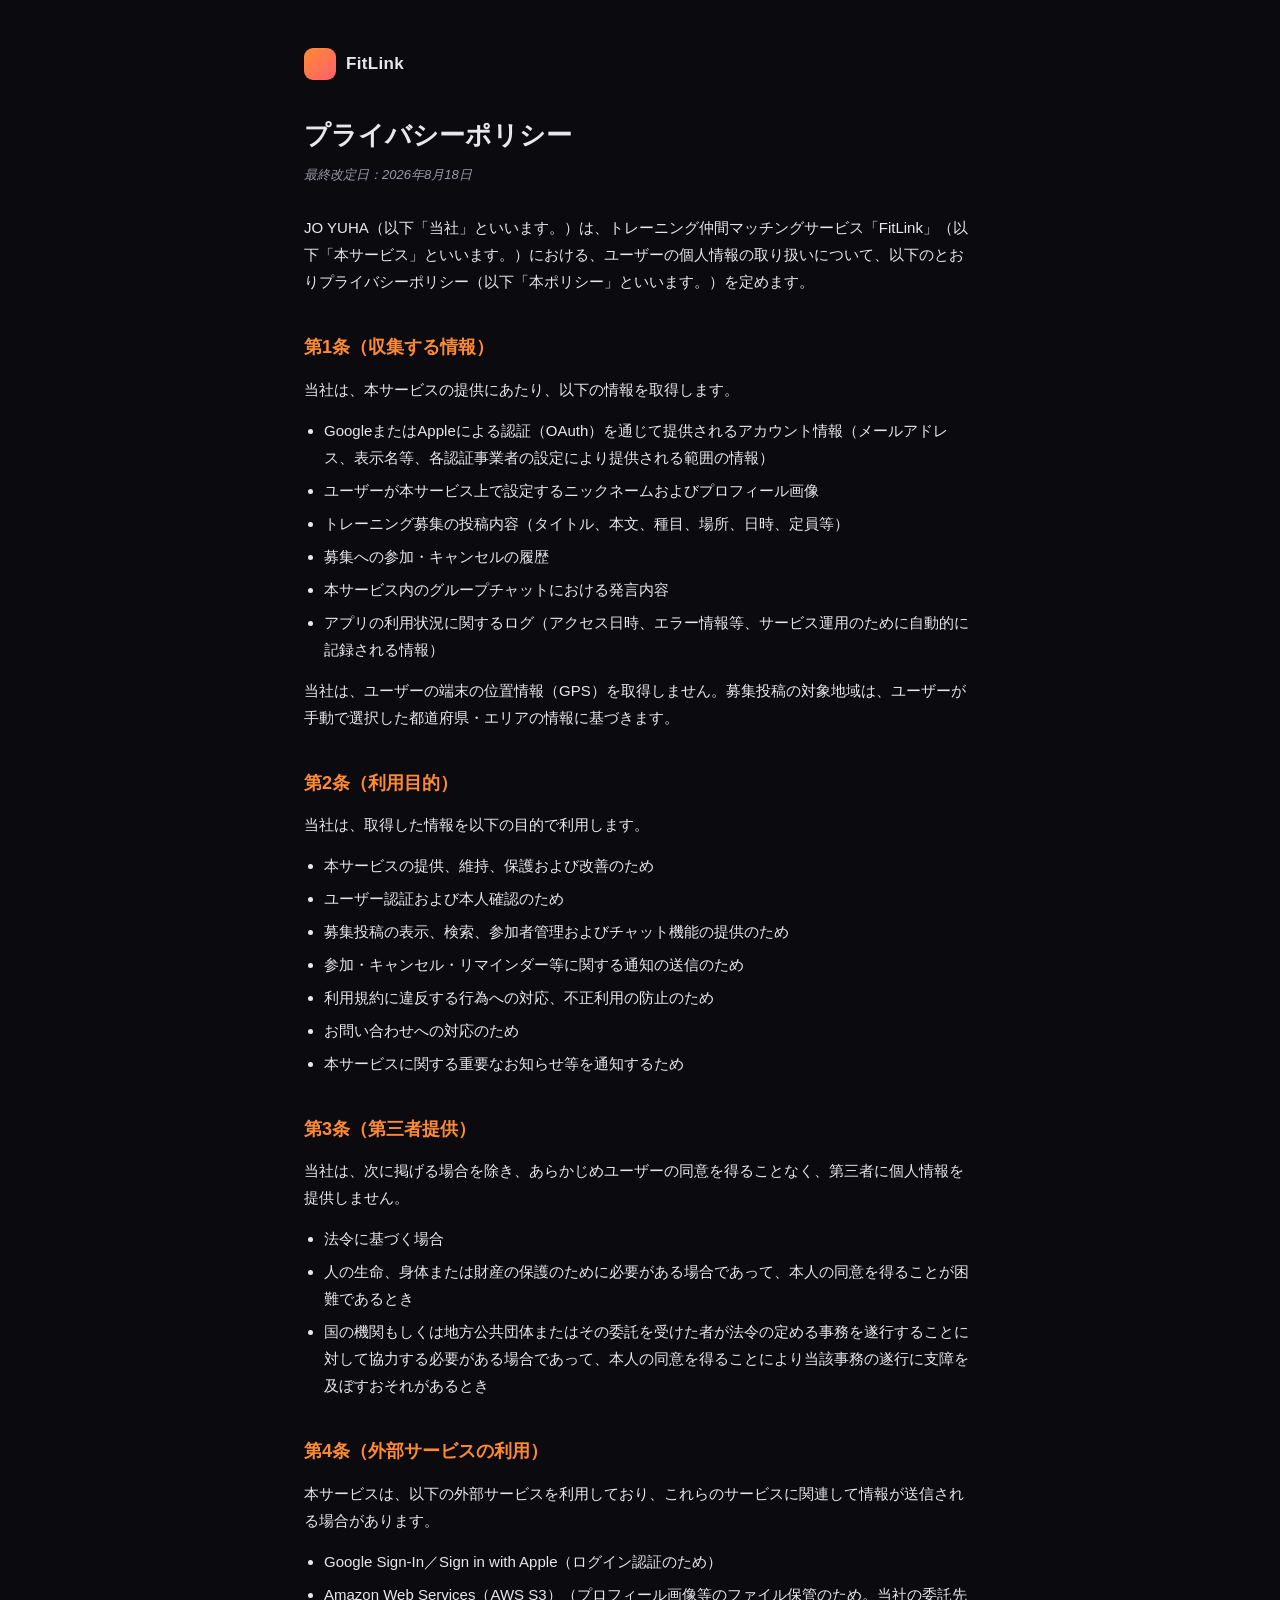
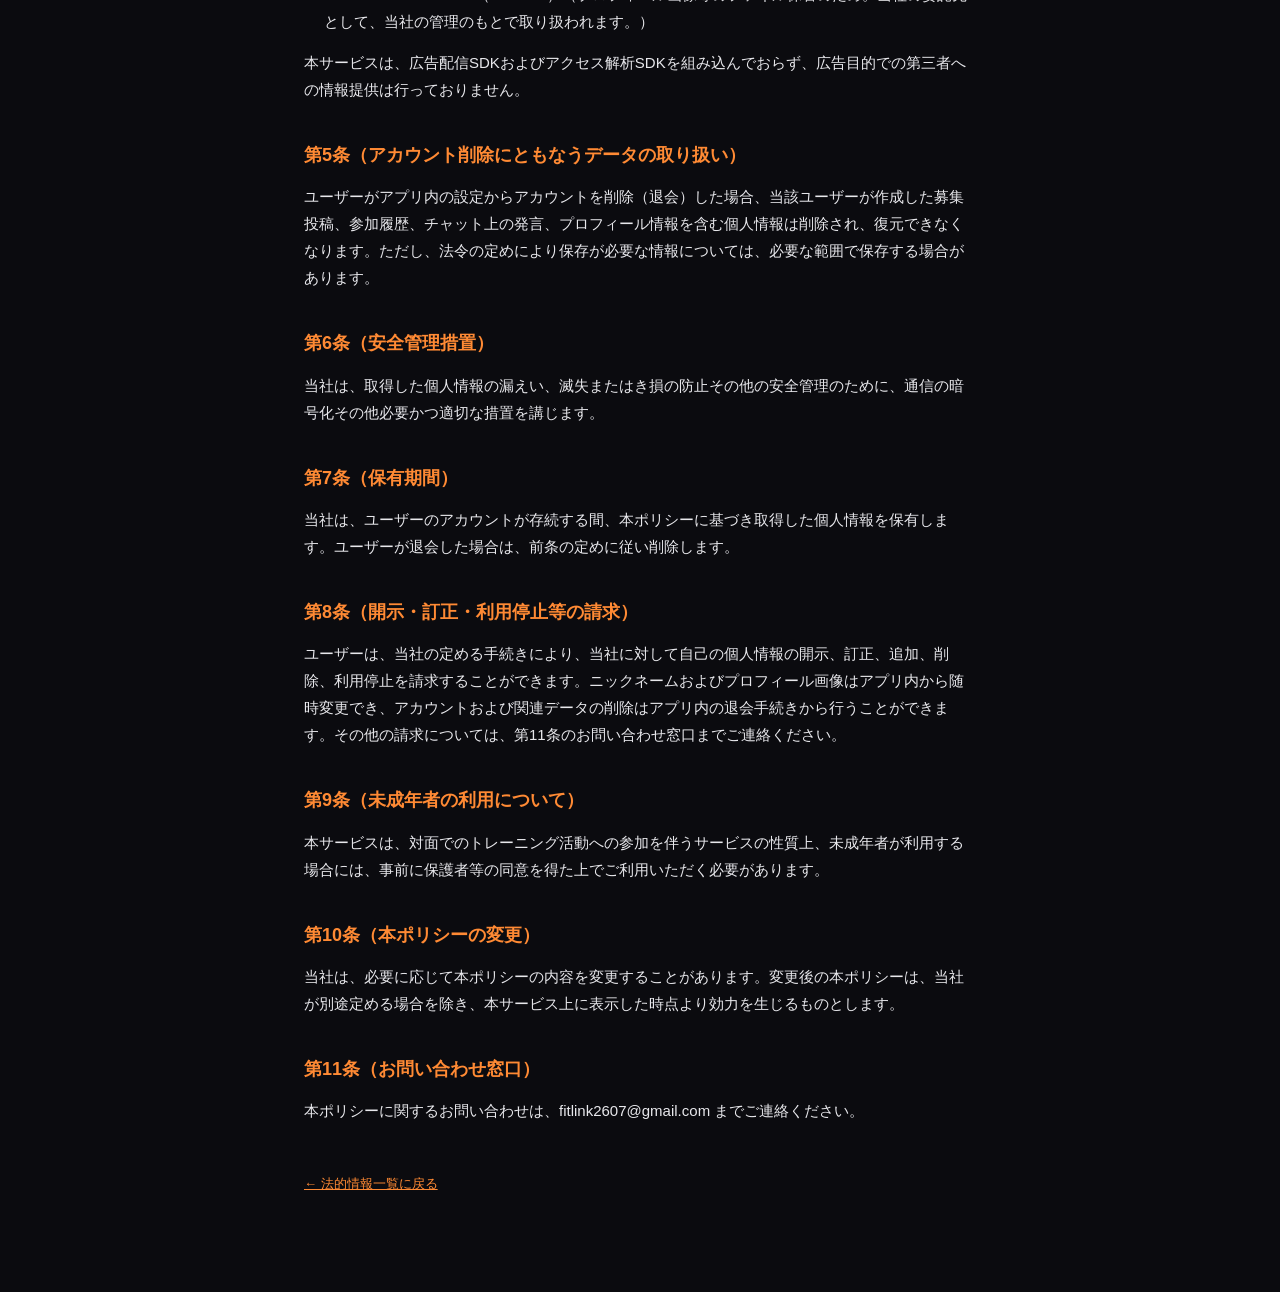
==== privacy.html @ 28516cc2 "Add FitLink legal pages (privacy policy, terms of service)" ====
<!doctype html>
<html lang="ja">
<head>
<meta charset="utf-8">
<meta name="viewport" content="width=device-width, initial-scale=1">
<title>プライバシーポリシー - FitLink</title>
<link rel="stylesheet" href="style.css">
</head>
<body>
<div class="wrap">
  <header class="top">
    <div class="logo"></div>
    <div class="name">FitLink</div>
  </header>
<h1>プライバシーポリシー</h1>
<p class="meta"><em>最終改定日：2026年8月18日</em></p>
<p>JO YUHA（以下「当社」といいます。）は、トレーニング仲間マッチングサービス「FitLink」（以下「本サービス」といいます。）における、ユーザーの個人情報の取り扱いについて、以下のとおりプライバシーポリシー（以下「本ポリシー」といいます。）を定めます。</p>
<h2>第1条（収集する情報）</h2>
<p>当社は、本サービスの提供にあたり、以下の情報を取得します。</p>
<ul>
<li>GoogleまたはAppleによる認証（OAuth）を通じて提供されるアカウント情報（メールアドレス、表示名等、各認証事業者の設定により提供される範囲の情報）</li>
<li>ユーザーが本サービス上で設定するニックネームおよびプロフィール画像</li>
<li>トレーニング募集の投稿内容（タイトル、本文、種目、場所、日時、定員等）</li>
<li>募集への参加・キャンセルの履歴</li>
<li>本サービス内のグループチャットにおける発言内容</li>
<li>アプリの利用状況に関するログ（アクセス日時、エラー情報等、サービス運用のために自動的に記録される情報）</li>
</ul>
<p>当社は、ユーザーの端末の位置情報（GPS）を取得しません。募集投稿の対象地域は、ユーザーが手動で選択した都道府県・エリアの情報に基づきます。</p>
<h2>第2条（利用目的）</h2>
<p>当社は、取得した情報を以下の目的で利用します。</p>
<ul>
<li>本サービスの提供、維持、保護および改善のため</li>
<li>ユーザー認証および本人確認のため</li>
<li>募集投稿の表示、検索、参加者管理およびチャット機能の提供のため</li>
<li>参加・キャンセル・リマインダー等に関する通知の送信のため</li>
<li>利用規約に違反する行為への対応、不正利用の防止のため</li>
<li>お問い合わせへの対応のため</li>
<li>本サービスに関する重要なお知らせ等を通知するため</li>
</ul>
<h2>第3条（第三者提供）</h2>
<p>当社は、次に掲げる場合を除き、あらかじめユーザーの同意を得ることなく、第三者に個人情報を提供しません。</p>
<ul>
<li>法令に基づく場合</li>
<li>人の生命、身体または財産の保護のために必要がある場合であって、本人の同意を得ることが困難であるとき</li>
<li>国の機関もしくは地方公共団体またはその委託を受けた者が法令の定める事務を遂行することに対して協力する必要がある場合であって、本人の同意を得ることにより当該事務の遂行に支障を及ぼすおそれがあるとき</li>
</ul>
<h2>第4条（外部サービスの利用）</h2>
<p>本サービスは、以下の外部サービスを利用しており、これらのサービスに関連して情報が送信される場合があります。</p>
<ul>
<li>Google Sign-In／Sign in with Apple（ログイン認証のため）</li>
<li>Amazon Web Services（AWS S3）（プロフィール画像等のファイル保管のため。当社の委託先として、当社の管理のもとで取り扱われます。）</li>
</ul>
<p>本サービスは、広告配信SDKおよびアクセス解析SDKを組み込んでおらず、広告目的での第三者への情報提供は行っておりません。</p>
<h2>第5条（アカウント削除にともなうデータの取り扱い）</h2>
<p>ユーザーがアプリ内の設定からアカウントを削除（退会）した場合、当該ユーザーが作成した募集投稿、参加履歴、チャット上の発言、プロフィール情報を含む個人情報は削除され、復元できなくなります。ただし、法令の定めにより保存が必要な情報については、必要な範囲で保存する場合があります。</p>
<h2>第6条（安全管理措置）</h2>
<p>当社は、取得した個人情報の漏えい、滅失またはき損の防止その他の安全管理のために、通信の暗号化その他必要かつ適切な措置を講じます。</p>
<h2>第7条（保有期間）</h2>
<p>当社は、ユーザーのアカウントが存続する間、本ポリシーに基づき取得した個人情報を保有します。ユーザーが退会した場合は、前条の定めに従い削除します。</p>
<h2>第8条（開示・訂正・利用停止等の請求）</h2>
<p>ユーザーは、当社の定める手続きにより、当社に対して自己の個人情報の開示、訂正、追加、削除、利用停止を請求することができます。ニックネームおよびプロフィール画像はアプリ内から随時変更でき、アカウントおよび関連データの削除はアプリ内の退会手続きから行うことができます。その他の請求については、第11条のお問い合わせ窓口までご連絡ください。</p>
<h2>第9条（未成年者の利用について）</h2>
<p>本サービスは、対面でのトレーニング活動への参加を伴うサービスの性質上、未成年者が利用する場合には、事前に保護者等の同意を得た上でご利用いただく必要があります。</p>
<h2>第10条（本ポリシーの変更）</h2>
<p>当社は、必要に応じて本ポリシーの内容を変更することがあります。変更後の本ポリシーは、当社が別途定める場合を除き、本サービス上に表示した時点より効力を生じるものとします。</p>
<h2>第11条（お問い合わせ窓口）</h2>
<p>本ポリシーに関するお問い合わせは、fitlink2607@gmail.com までご連絡ください。</p>
  <footer><a href="index.html">&larr; 法的情報一覧に戻る</a></footer>
</div>
</body>
</html>
---- style.css ----
:root {
  color-scheme: dark;
  --bg: #0b0b0f;
  --card: #16161d;
  --border: #2a2a33;
  --text: #e8e8ec;
  --muted: #9a9aa5;
  --accent: #ff8a34;
}

* { box-sizing: border-box; }

body {
  margin: 0;
  background: var(--bg);
  color: var(--text);
  font-family: -apple-system, BlinkMacSystemFont, "Hiragino Sans", "Hiragino Kaku Gothic ProN", "Yu Gothic", sans-serif;
  line-height: 1.8;
}

.wrap {
  max-width: 720px;
  margin: 0 auto;
  padding: 48px 24px 96px;
}

header.top {
  display: flex;
  align-items: center;
  gap: 10px;
  margin-bottom: 32px;
}

header.top .logo {
  width: 32px;
  height: 32px;
  border-radius: 9px;
  background: linear-gradient(135deg, var(--accent), #ff5f6d);
  flex-shrink: 0;
}

header.top .name {
  font-weight: 700;
  font-size: 17px;
  letter-spacing: 0.02em;
}

h1 {
  font-size: 26px;
  margin: 0 0 4px;
}

h2 {
  font-size: 18px;
  margin: 36px 0 12px;
  color: var(--accent);
}

p {
  margin: 0 0 14px;
  color: var(--text);
  font-size: 15px;
}

p.meta {
  color: var(--muted);
  font-size: 13px;
  margin-bottom: 28px;
}

ul {
  margin: 0 0 14px;
  padding-left: 20px;
}

li {
  color: var(--text);
  font-size: 15px;
  margin-bottom: 6px;
}

a { color: var(--accent); }

.card {
  background: var(--card);
  border: 1px solid var(--border);
  border-radius: 16px;
  padding: 28px;
  margin-bottom: 16px;
  text-decoration: none;
  display: block;
}

.card h3 {
  margin: 0 0 6px;
  color: var(--text);
  font-size: 17px;
}

.card p {
  margin: 0;
  color: var(--muted);
  font-size: 14px;
}

footer {
  margin-top: 48px;
  color: var(--muted);
  font-size: 13px;
}
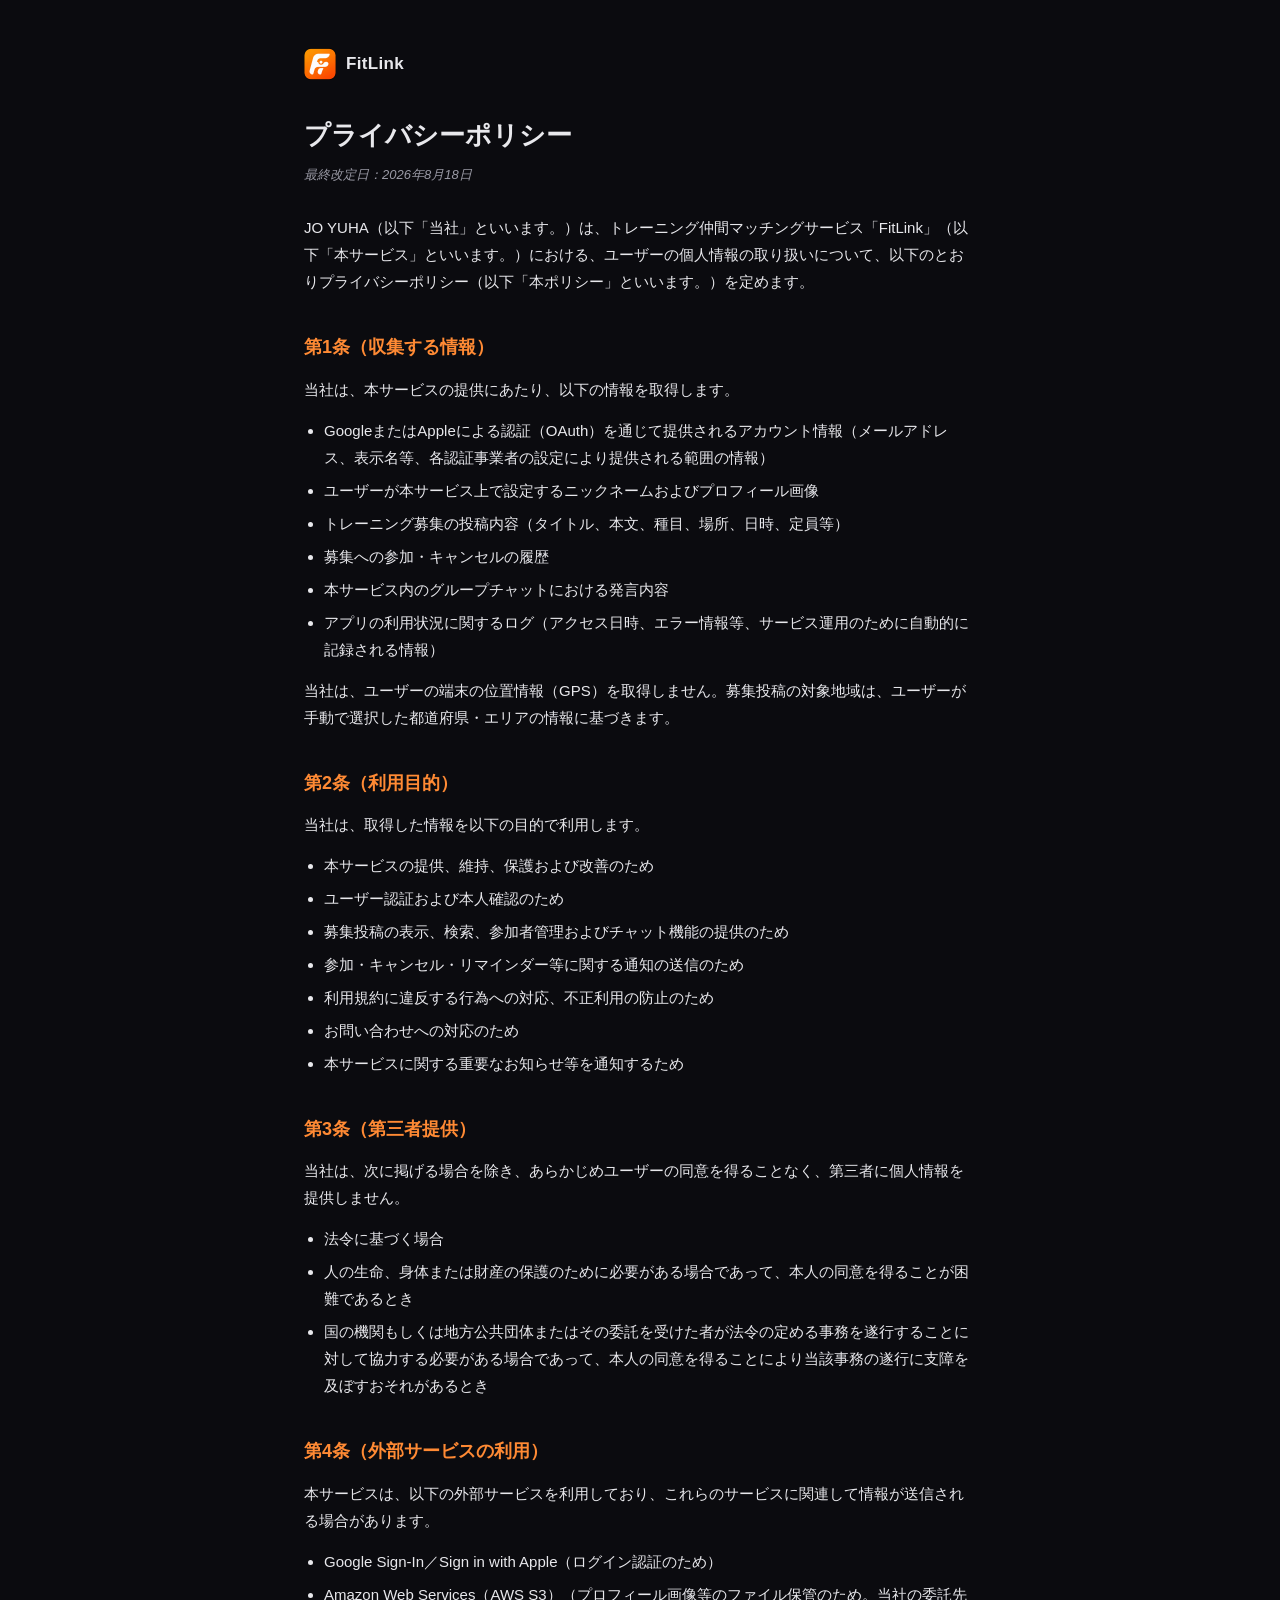
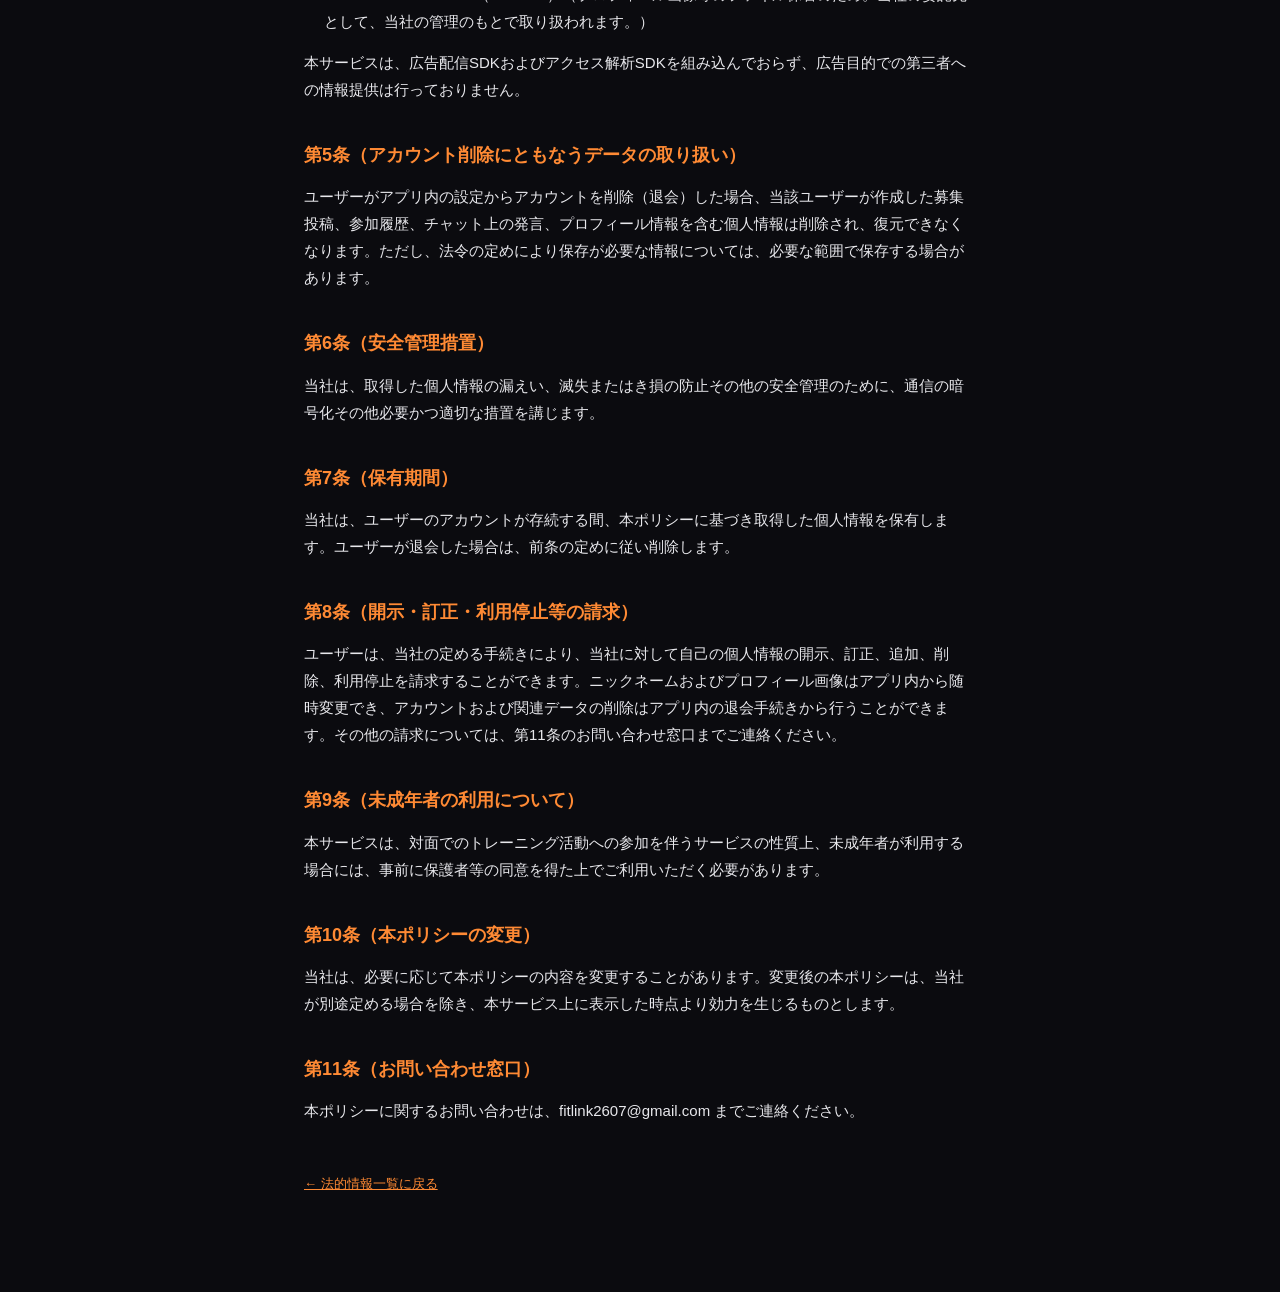
==== commit ac15d4c8: "Add FitLink app icon as header logo" ====
--- a/privacy.html
+++ b/privacy.html
@@ -9,7 +9,7 @@
 <body>
 <div class="wrap">
   <header class="top">
-    <div class="logo"></div>
+    <img class="logo" src="logo.png" alt="FitLink">
     <div class="name">FitLink</div>
   </header>
 <h1>プライバシーポリシー</h1>
--- a/style.css
+++ b/style.css
@@ -34,8 +34,8 @@
 header.top .logo {
   width: 32px;
   height: 32px;
-  border-radius: 9px;
-  background: linear-gradient(135deg, var(--accent), #ff5f6d);
+  border-radius: 22%;
+  object-fit: cover;
   flex-shrink: 0;
 }
 
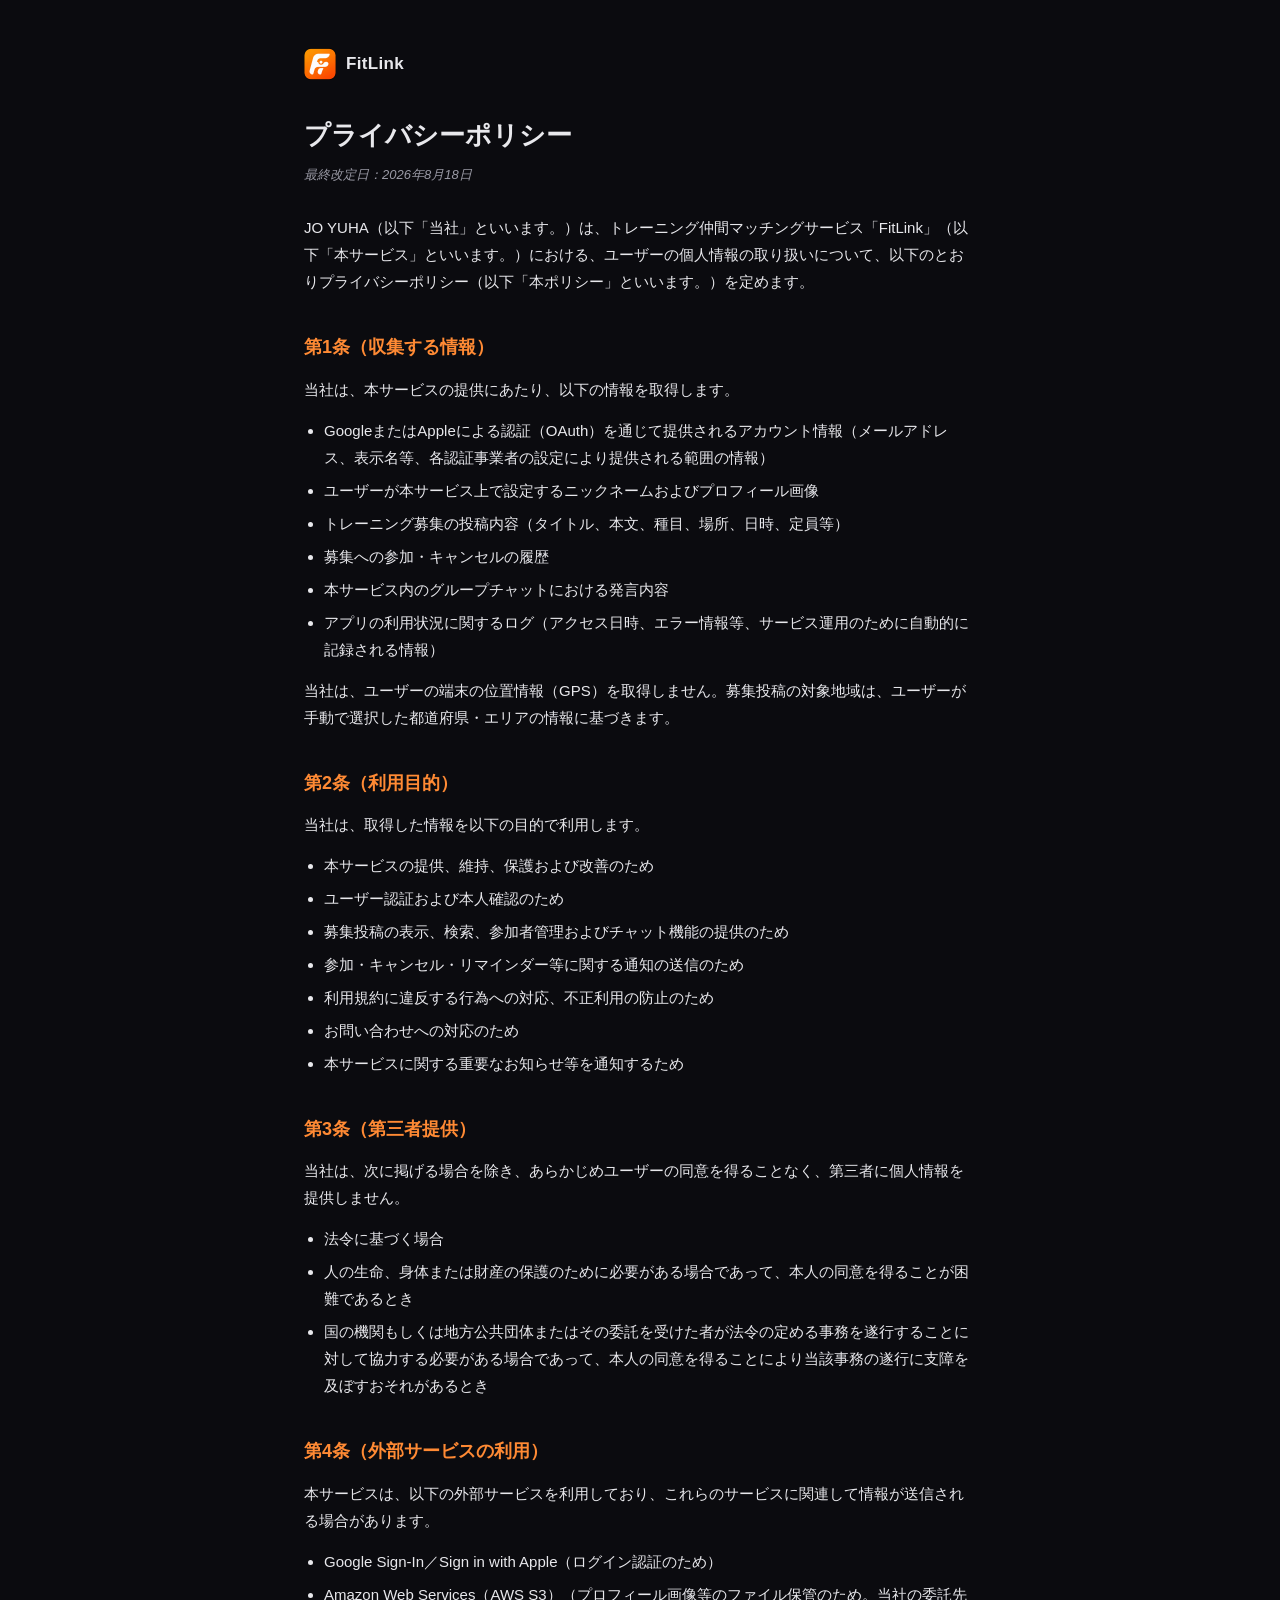
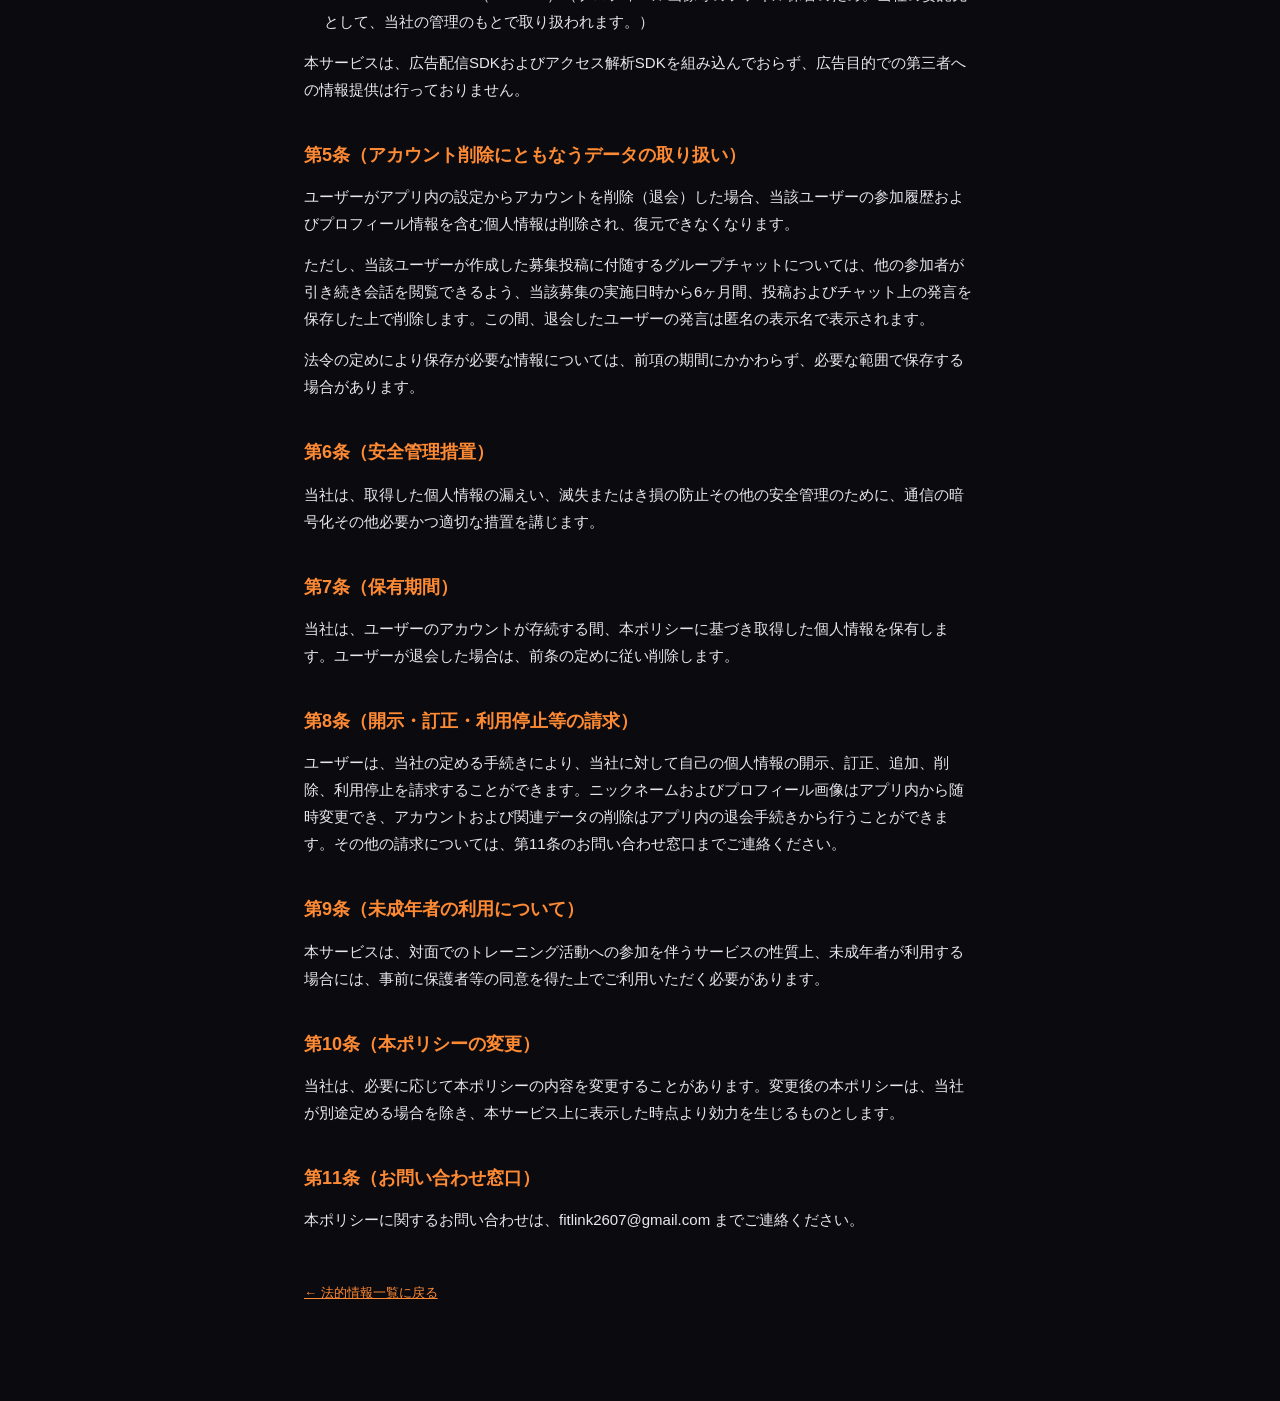
==== commit f5898525: "Reflect 6-month chat retention after account withdrawal" ====
--- a/privacy.html
+++ b/privacy.html
@@ -52,7 +52,9 @@
 </ul>
 <p>本サービスは、広告配信SDKおよびアクセス解析SDKを組み込んでおらず、広告目的での第三者への情報提供は行っておりません。</p>
 <h2>第5条（アカウント削除にともなうデータの取り扱い）</h2>
-<p>ユーザーがアプリ内の設定からアカウントを削除（退会）した場合、当該ユーザーが作成した募集投稿、参加履歴、チャット上の発言、プロフィール情報を含む個人情報は削除され、復元できなくなります。ただし、法令の定めにより保存が必要な情報については、必要な範囲で保存する場合があります。</p>
+<p>ユーザーがアプリ内の設定からアカウントを削除（退会）した場合、当該ユーザーの参加履歴およびプロフィール情報を含む個人情報は削除され、復元できなくなります。</p>
+<p>ただし、当該ユーザーが作成した募集投稿に付随するグループチャットについては、他の参加者が引き続き会話を閲覧できるよう、当該募集の実施日時から6ヶ月間、投稿およびチャット上の発言を保存した上で削除します。この間、退会したユーザーの発言は匿名の表示名で表示されます。</p>
+<p>法令の定めにより保存が必要な情報については、前項の期間にかかわらず、必要な範囲で保存する場合があります。</p>
 <h2>第6条（安全管理措置）</h2>
 <p>当社は、取得した個人情報の漏えい、滅失またはき損の防止その他の安全管理のために、通信の暗号化その他必要かつ適切な措置を講じます。</p>
 <h2>第7条（保有期間）</h2>
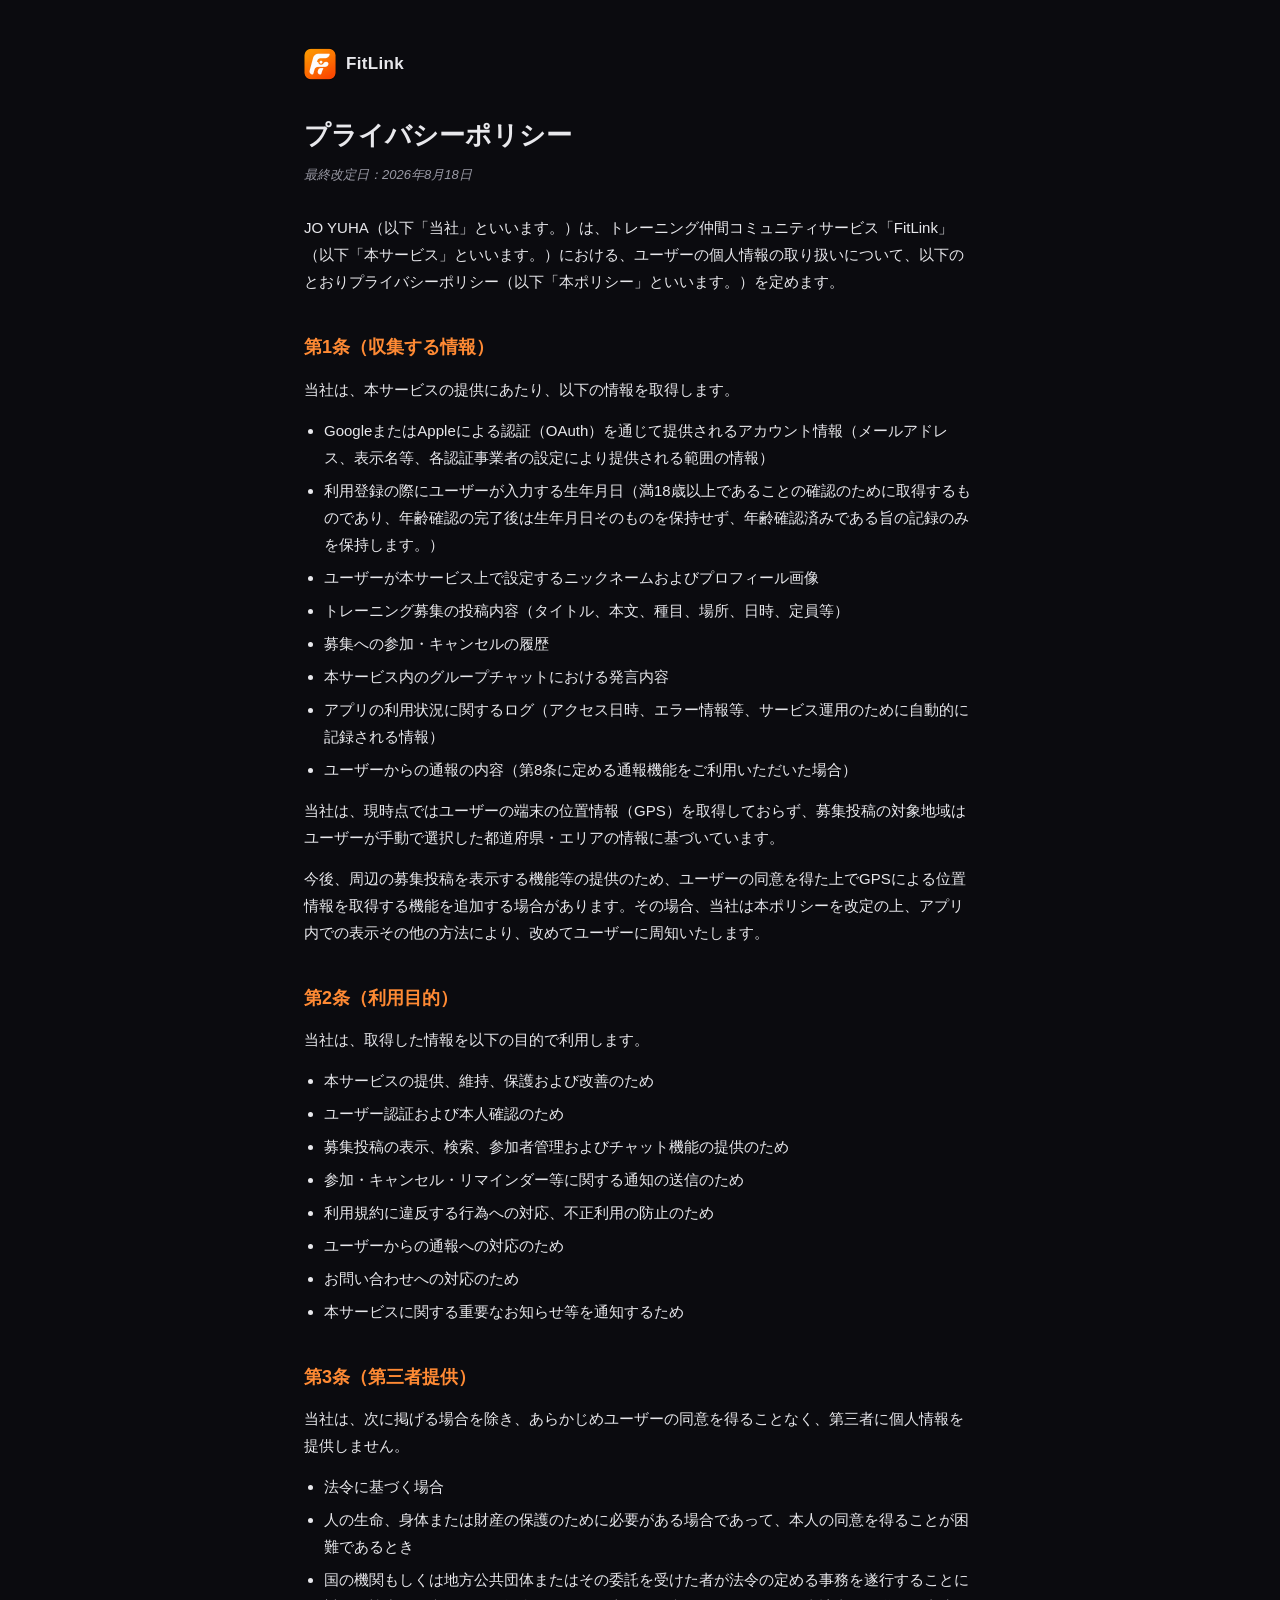
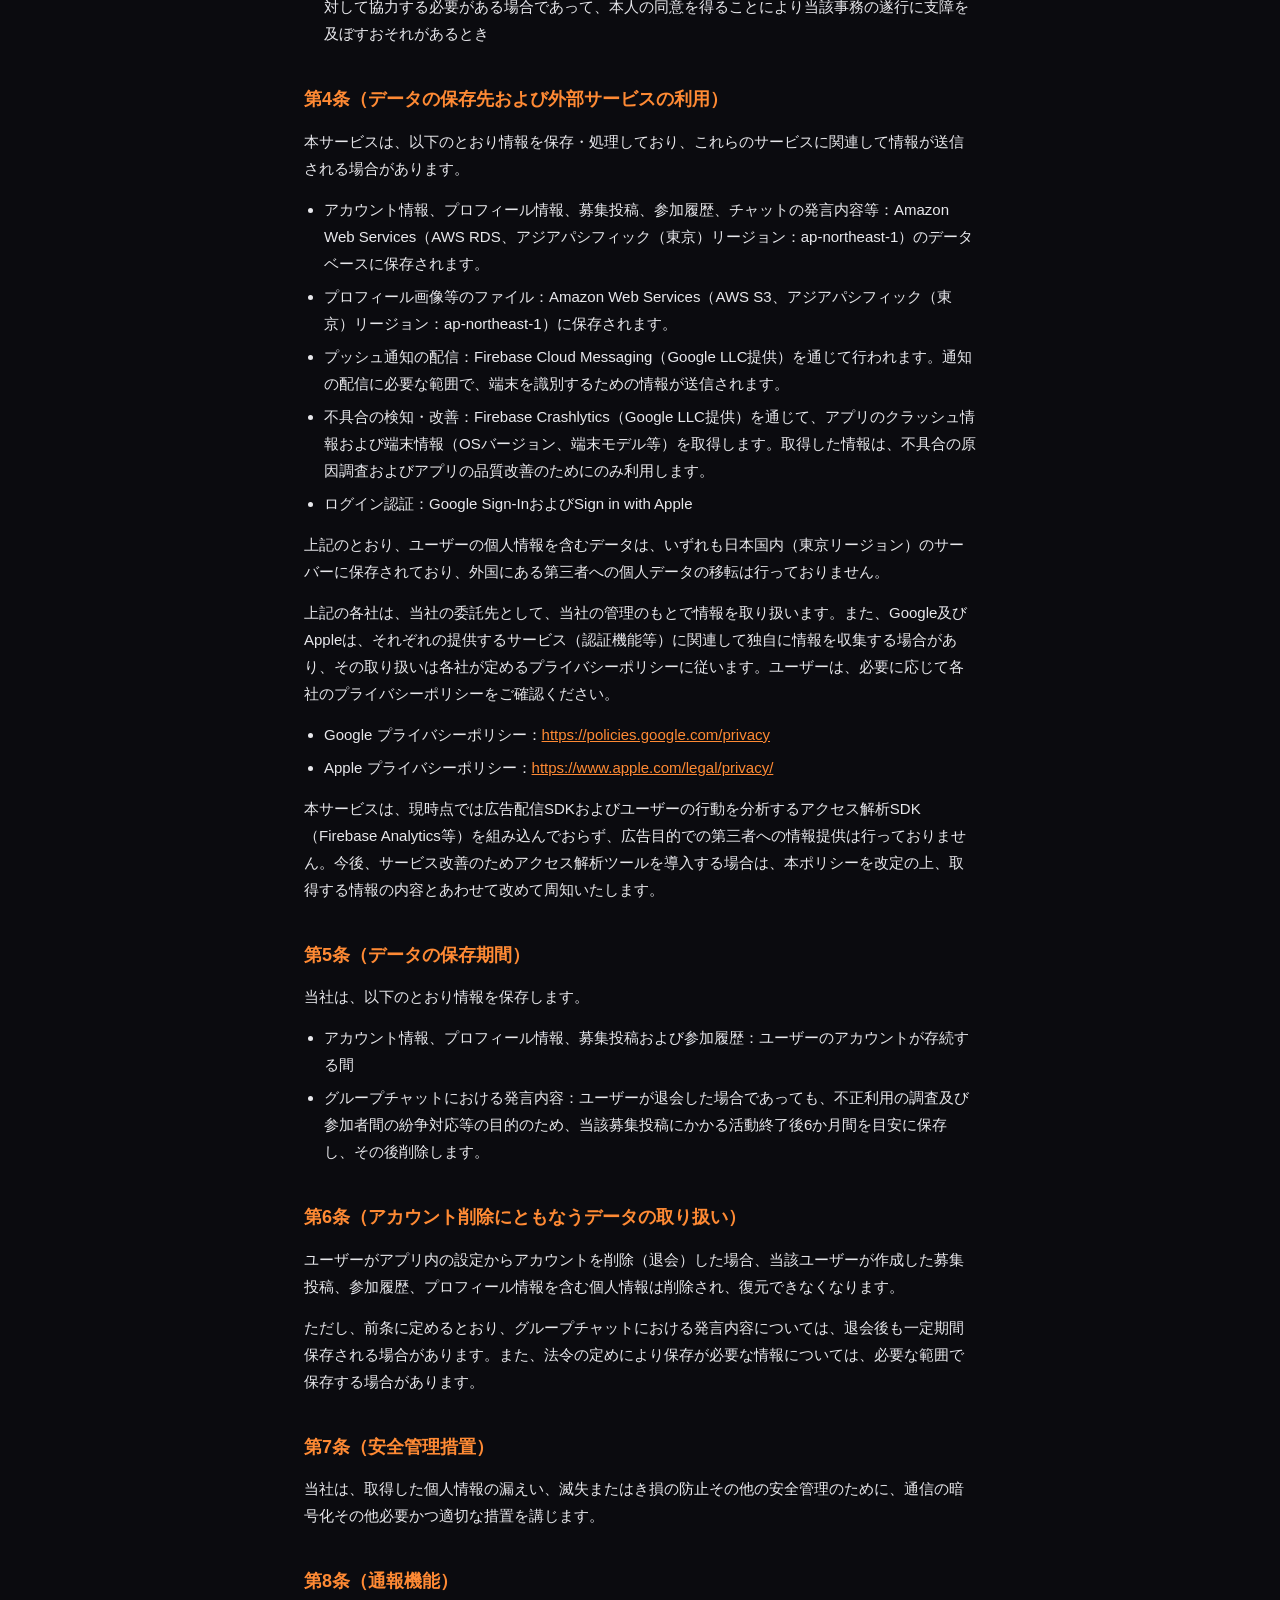
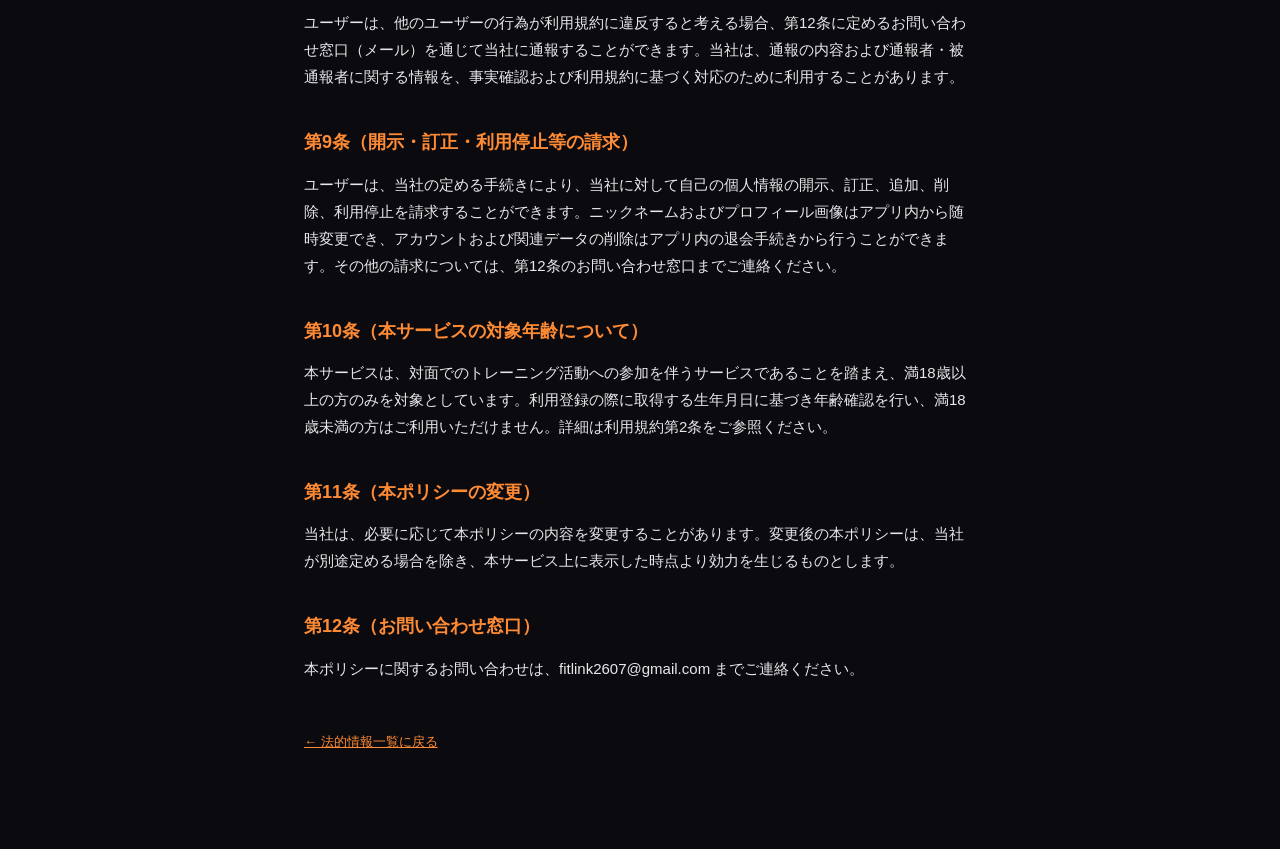
==== commit b9c3faa5: "Sync privacy policy/terms with 18+ age gate, report feature, data disclosure" ====
--- a/privacy.html
+++ b/privacy.html
@@ -14,18 +14,21 @@
   </header>
 <h1>プライバシーポリシー</h1>
 <p class="meta"><em>最終改定日：2026年8月18日</em></p>
-<p>JO YUHA（以下「当社」といいます。）は、トレーニング仲間マッチングサービス「FitLink」（以下「本サービス」といいます。）における、ユーザーの個人情報の取り扱いについて、以下のとおりプライバシーポリシー（以下「本ポリシー」といいます。）を定めます。</p>
+<p>JO YUHA（以下「当社」といいます。）は、トレーニング仲間コミュニティサービス「FitLink」（以下「本サービス」といいます。）における、ユーザーの個人情報の取り扱いについて、以下のとおりプライバシーポリシー（以下「本ポリシー」といいます。）を定めます。</p>
 <h2>第1条（収集する情報）</h2>
 <p>当社は、本サービスの提供にあたり、以下の情報を取得します。</p>
 <ul>
 <li>GoogleまたはAppleによる認証（OAuth）を通じて提供されるアカウント情報（メールアドレス、表示名等、各認証事業者の設定により提供される範囲の情報）</li>
+<li>利用登録の際にユーザーが入力する生年月日（満18歳以上であることの確認のために取得するものであり、年齢確認の完了後は生年月日そのものを保持せず、年齢確認済みである旨の記録のみを保持します。）</li>
 <li>ユーザーが本サービス上で設定するニックネームおよびプロフィール画像</li>
 <li>トレーニング募集の投稿内容（タイトル、本文、種目、場所、日時、定員等）</li>
 <li>募集への参加・キャンセルの履歴</li>
 <li>本サービス内のグループチャットにおける発言内容</li>
 <li>アプリの利用状況に関するログ（アクセス日時、エラー情報等、サービス運用のために自動的に記録される情報）</li>
+<li>ユーザーからの通報の内容（第8条に定める通報機能をご利用いただいた場合）</li>
 </ul>
-<p>当社は、ユーザーの端末の位置情報（GPS）を取得しません。募集投稿の対象地域は、ユーザーが手動で選択した都道府県・エリアの情報に基づきます。</p>
+<p>当社は、現時点ではユーザーの端末の位置情報（GPS）を取得しておらず、募集投稿の対象地域はユーザーが手動で選択した都道府県・エリアの情報に基づいています。</p>
+<p>今後、周辺の募集投稿を表示する機能等の提供のため、ユーザーの同意を得た上でGPSによる位置情報を取得する機能を追加する場合があります。その場合、当社は本ポリシーを改定の上、アプリ内での表示その他の方法により、改めてユーザーに周知いたします。</p>
 <h2>第2条（利用目的）</h2>
 <p>当社は、取得した情報を以下の目的で利用します。</p>
 <ul>
@@ -34,6 +37,7 @@
 <li>募集投稿の表示、検索、参加者管理およびチャット機能の提供のため</li>
 <li>参加・キャンセル・リマインダー等に関する通知の送信のため</li>
 <li>利用規約に違反する行為への対応、不正利用の防止のため</li>
+<li>ユーザーからの通報への対応のため</li>
 <li>お問い合わせへの対応のため</li>
 <li>本サービスに関する重要なお知らせ等を通知するため</li>
 </ul>
@@ -44,28 +48,42 @@
 <li>人の生命、身体または財産の保護のために必要がある場合であって、本人の同意を得ることが困難であるとき</li>
 <li>国の機関もしくは地方公共団体またはその委託を受けた者が法令の定める事務を遂行することに対して協力する必要がある場合であって、本人の同意を得ることにより当該事務の遂行に支障を及ぼすおそれがあるとき</li>
 </ul>
-<h2>第4条（外部サービスの利用）</h2>
-<p>本サービスは、以下の外部サービスを利用しており、これらのサービスに関連して情報が送信される場合があります。</p>
+<h2>第4条（データの保存先および外部サービスの利用）</h2>
+<p>本サービスは、以下のとおり情報を保存・処理しており、これらのサービスに関連して情報が送信される場合があります。</p>
 <ul>
-<li>Google Sign-In／Sign in with Apple（ログイン認証のため）</li>
-<li>Amazon Web Services（AWS S3）（プロフィール画像等のファイル保管のため。当社の委託先として、当社の管理のもとで取り扱われます。）</li>
+<li>アカウント情報、プロフィール情報、募集投稿、参加履歴、チャットの発言内容等：Amazon Web Services（AWS RDS、アジアパシフィック（東京）リージョン：ap-northeast-1）のデータベースに保存されます。</li>
+<li>プロフィール画像等のファイル：Amazon Web Services（AWS S3、アジアパシフィック（東京）リージョン：ap-northeast-1）に保存されます。</li>
+<li>プッシュ通知の配信：Firebase Cloud Messaging（Google LLC提供）を通じて行われます。通知の配信に必要な範囲で、端末を識別するための情報が送信されます。</li>
+<li>不具合の検知・改善：Firebase Crashlytics（Google LLC提供）を通じて、アプリのクラッシュ情報および端末情報（OSバージョン、端末モデル等）を取得します。取得した情報は、不具合の原因調査およびアプリの品質改善のためにのみ利用します。</li>
+<li>ログイン認証：Google Sign-InおよびSign in with Apple</li>
 </ul>
-<p>本サービスは、広告配信SDKおよびアクセス解析SDKを組み込んでおらず、広告目的での第三者への情報提供は行っておりません。</p>
-<h2>第5条（アカウント削除にともなうデータの取り扱い）</h2>
-<p>ユーザーがアプリ内の設定からアカウントを削除（退会）した場合、当該ユーザーの参加履歴およびプロフィール情報を含む個人情報は削除され、復元できなくなります。</p>
-<p>ただし、当該ユーザーが作成した募集投稿に付随するグループチャットについては、他の参加者が引き続き会話を閲覧できるよう、当該募集の実施日時から6ヶ月間、投稿およびチャット上の発言を保存した上で削除します。この間、退会したユーザーの発言は匿名の表示名で表示されます。</p>
-<p>法令の定めにより保存が必要な情報については、前項の期間にかかわらず、必要な範囲で保存する場合があります。</p>
-<h2>第6条（安全管理措置）</h2>
+<p>上記のとおり、ユーザーの個人情報を含むデータは、いずれも日本国内（東京リージョン）のサーバーに保存されており、外国にある第三者への個人データの移転は行っておりません。</p>
+<p>上記の各社は、当社の委託先として、当社の管理のもとで情報を取り扱います。また、Google及びAppleは、それぞれの提供するサービス（認証機能等）に関連して独自に情報を収集する場合があり、その取り扱いは各社が定めるプライバシーポリシーに従います。ユーザーは、必要に応じて各社のプライバシーポリシーをご確認ください。</p>
+<ul>
+<li>Google プライバシーポリシー：<a href="https://policies.google.com/privacy">https://policies.google.com/privacy</a></li>
+<li>Apple プライバシーポリシー：<a href="https://www.apple.com/legal/privacy/">https://www.apple.com/legal/privacy/</a></li>
+</ul>
+<p>本サービスは、現時点では広告配信SDKおよびユーザーの行動を分析するアクセス解析SDK（Firebase Analytics等）を組み込んでおらず、広告目的での第三者への情報提供は行っておりません。今後、サービス改善のためアクセス解析ツールを導入する場合は、本ポリシーを改定の上、取得する情報の内容とあわせて改めて周知いたします。</p>
+<h2>第5条（データの保存期間）</h2>
+<p>当社は、以下のとおり情報を保存します。</p>
+<ul>
+<li>アカウント情報、プロフィール情報、募集投稿および参加履歴：ユーザーのアカウントが存続する間</li>
+<li>グループチャットにおける発言内容：ユーザーが退会した場合であっても、不正利用の調査及び参加者間の紛争対応等の目的のため、当該募集投稿にかかる活動終了後6か月間を目安に保存し、その後削除します。</li>
+</ul>
+<h2>第6条（アカウント削除にともなうデータの取り扱い）</h2>
+<p>ユーザーがアプリ内の設定からアカウントを削除（退会）した場合、当該ユーザーが作成した募集投稿、参加履歴、プロフィール情報を含む個人情報は削除され、復元できなくなります。</p>
+<p>ただし、前条に定めるとおり、グループチャットにおける発言内容については、退会後も一定期間保存される場合があります。また、法令の定めにより保存が必要な情報については、必要な範囲で保存する場合があります。</p>
+<h2>第7条（安全管理措置）</h2>
 <p>当社は、取得した個人情報の漏えい、滅失またはき損の防止その他の安全管理のために、通信の暗号化その他必要かつ適切な措置を講じます。</p>
-<h2>第7条（保有期間）</h2>
-<p>当社は、ユーザーのアカウントが存続する間、本ポリシーに基づき取得した個人情報を保有します。ユーザーが退会した場合は、前条の定めに従い削除します。</p>
-<h2>第8条（開示・訂正・利用停止等の請求）</h2>
-<p>ユーザーは、当社の定める手続きにより、当社に対して自己の個人情報の開示、訂正、追加、削除、利用停止を請求することができます。ニックネームおよびプロフィール画像はアプリ内から随時変更でき、アカウントおよび関連データの削除はアプリ内の退会手続きから行うことができます。その他の請求については、第11条のお問い合わせ窓口までご連絡ください。</p>
-<h2>第9条（未成年者の利用について）</h2>
-<p>本サービスは、対面でのトレーニング活動への参加を伴うサービスの性質上、未成年者が利用する場合には、事前に保護者等の同意を得た上でご利用いただく必要があります。</p>
-<h2>第10条（本ポリシーの変更）</h2>
+<h2>第8条（通報機能）</h2>
+<p>ユーザーは、他のユーザーの行為が利用規約に違反すると考える場合、第12条に定めるお問い合わせ窓口（メール）を通じて当社に通報することができます。当社は、通報の内容および通報者・被通報者に関する情報を、事実確認および利用規約に基づく対応のために利用することがあります。</p>
+<h2>第9条（開示・訂正・利用停止等の請求）</h2>
+<p>ユーザーは、当社の定める手続きにより、当社に対して自己の個人情報の開示、訂正、追加、削除、利用停止を請求することができます。ニックネームおよびプロフィール画像はアプリ内から随時変更でき、アカウントおよび関連データの削除はアプリ内の退会手続きから行うことができます。その他の請求については、第12条のお問い合わせ窓口までご連絡ください。</p>
+<h2>第10条（本サービスの対象年齢について）</h2>
+<p>本サービスは、対面でのトレーニング活動への参加を伴うサービスであることを踏まえ、満18歳以上の方のみを対象としています。利用登録の際に取得する生年月日に基づき年齢確認を行い、満18歳未満の方はご利用いただけません。詳細は利用規約第2条をご参照ください。</p>
+<h2>第11条（本ポリシーの変更）</h2>
 <p>当社は、必要に応じて本ポリシーの内容を変更することがあります。変更後の本ポリシーは、当社が別途定める場合を除き、本サービス上に表示した時点より効力を生じるものとします。</p>
-<h2>第11条（お問い合わせ窓口）</h2>
+<h2>第12条（お問い合わせ窓口）</h2>
 <p>本ポリシーに関するお問い合わせは、fitlink2607@gmail.com までご連絡ください。</p>
   <footer><a href="index.html">&larr; 法的情報一覧に戻る</a></footer>
 </div>
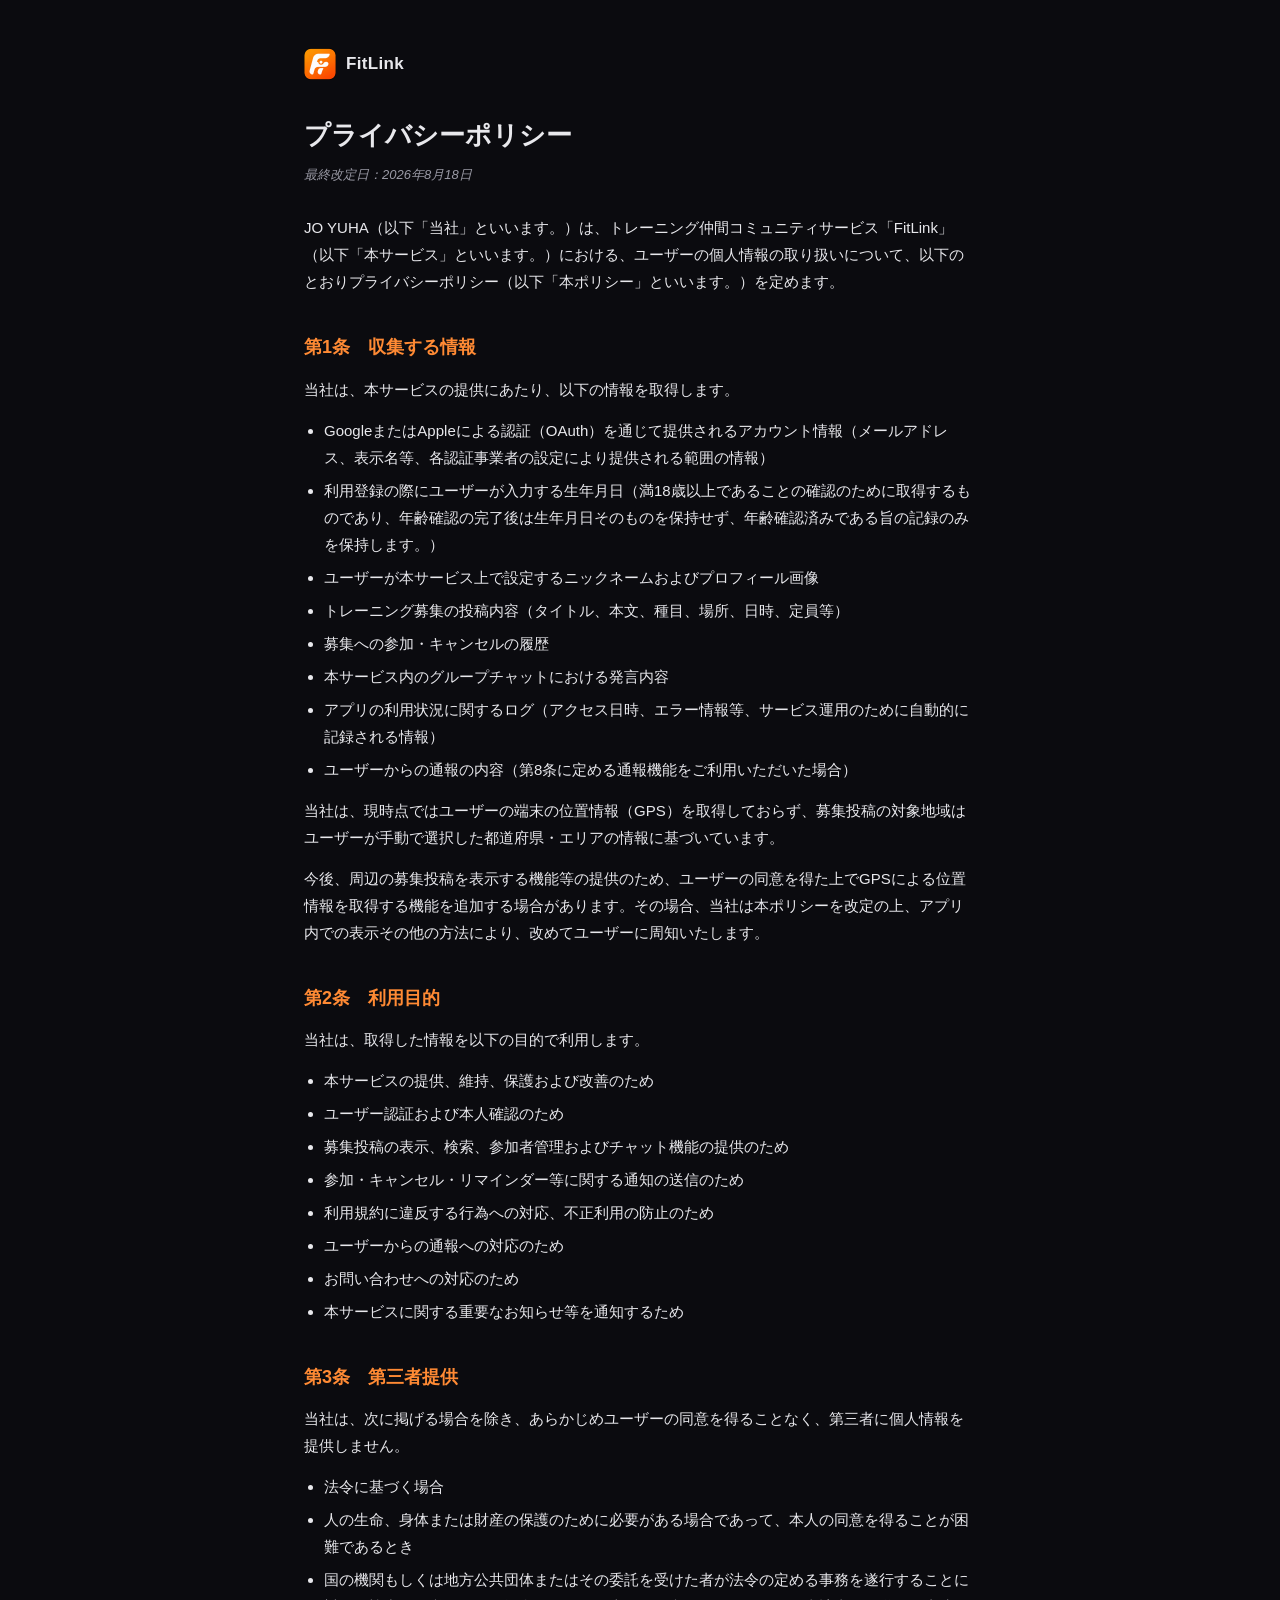
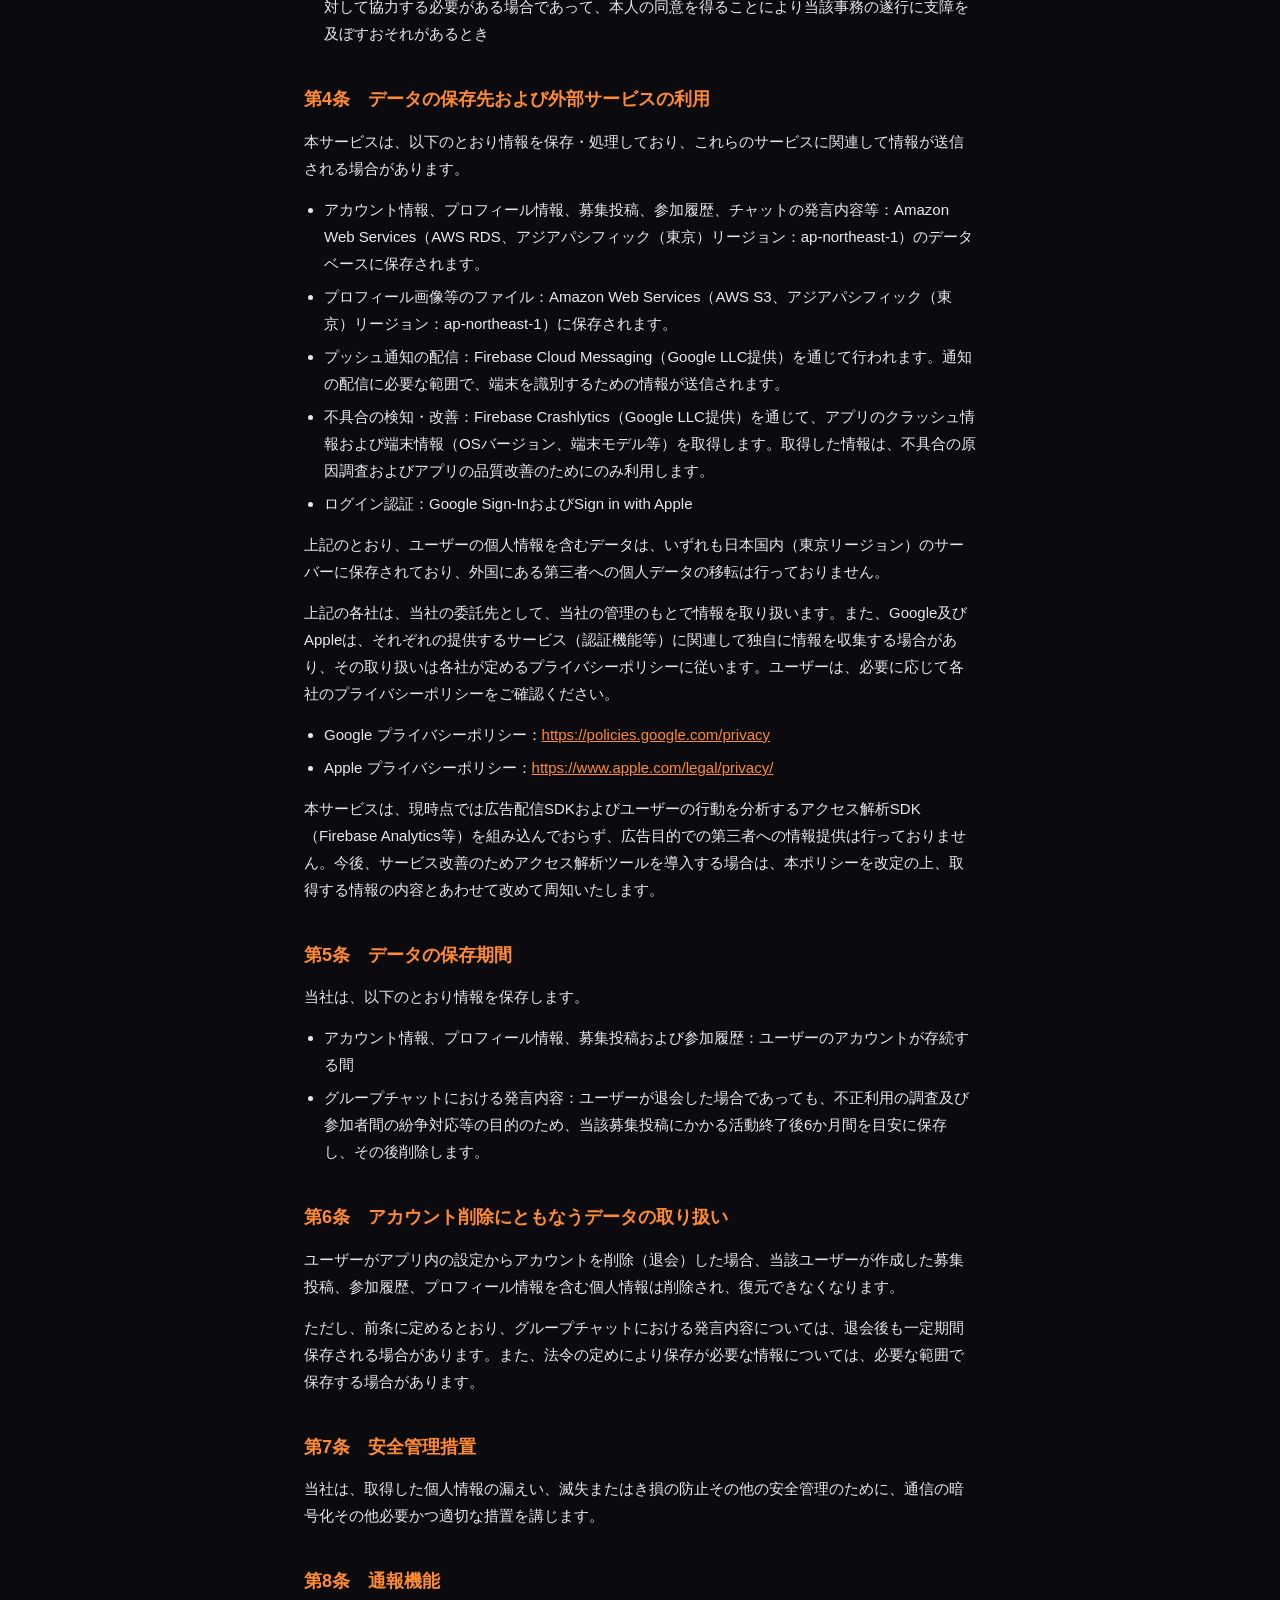
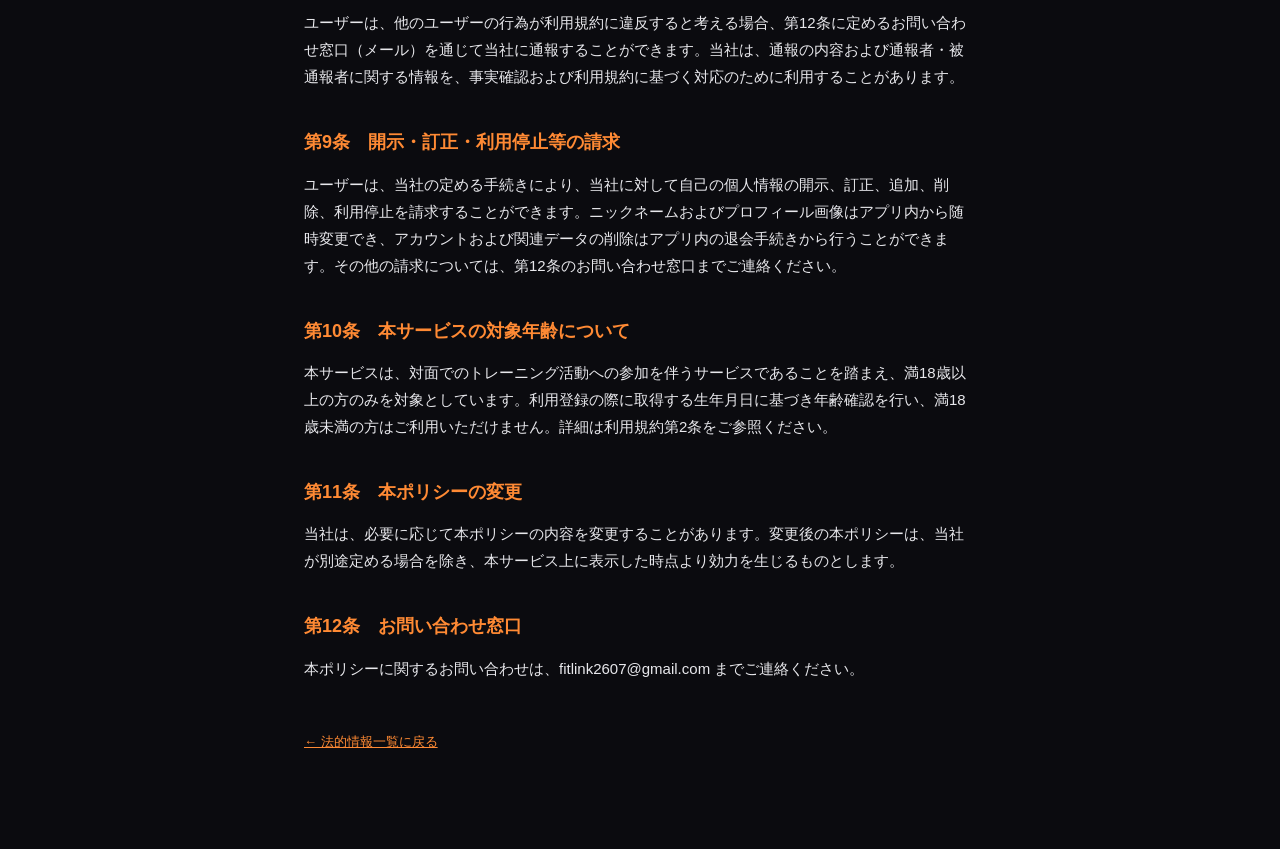
==== commit b5aa7b40: "Remove parentheses from article headings; sync with fitmate source Headings now read "第1条　適用" instea" ====
--- a/privacy.html
+++ b/privacy.html
@@ -15,7 +15,7 @@
 <h1>プライバシーポリシー</h1>
 <p class="meta"><em>最終改定日：2026年8月18日</em></p>
 <p>JO YUHA（以下「当社」といいます。）は、トレーニング仲間コミュニティサービス「FitLink」（以下「本サービス」といいます。）における、ユーザーの個人情報の取り扱いについて、以下のとおりプライバシーポリシー（以下「本ポリシー」といいます。）を定めます。</p>
-<h2>第1条（収集する情報）</h2>
+<h2>第1条　収集する情報</h2>
 <p>当社は、本サービスの提供にあたり、以下の情報を取得します。</p>
 <ul>
 <li>GoogleまたはAppleによる認証（OAuth）を通じて提供されるアカウント情報（メールアドレス、表示名等、各認証事業者の設定により提供される範囲の情報）</li>
@@ -29,7 +29,7 @@
 </ul>
 <p>当社は、現時点ではユーザーの端末の位置情報（GPS）を取得しておらず、募集投稿の対象地域はユーザーが手動で選択した都道府県・エリアの情報に基づいています。</p>
 <p>今後、周辺の募集投稿を表示する機能等の提供のため、ユーザーの同意を得た上でGPSによる位置情報を取得する機能を追加する場合があります。その場合、当社は本ポリシーを改定の上、アプリ内での表示その他の方法により、改めてユーザーに周知いたします。</p>
-<h2>第2条（利用目的）</h2>
+<h2>第2条　利用目的</h2>
 <p>当社は、取得した情報を以下の目的で利用します。</p>
 <ul>
 <li>本サービスの提供、維持、保護および改善のため</li>
@@ -41,14 +41,14 @@
 <li>お問い合わせへの対応のため</li>
 <li>本サービスに関する重要なお知らせ等を通知するため</li>
 </ul>
-<h2>第3条（第三者提供）</h2>
+<h2>第3条　第三者提供</h2>
 <p>当社は、次に掲げる場合を除き、あらかじめユーザーの同意を得ることなく、第三者に個人情報を提供しません。</p>
 <ul>
 <li>法令に基づく場合</li>
 <li>人の生命、身体または財産の保護のために必要がある場合であって、本人の同意を得ることが困難であるとき</li>
 <li>国の機関もしくは地方公共団体またはその委託を受けた者が法令の定める事務を遂行することに対して協力する必要がある場合であって、本人の同意を得ることにより当該事務の遂行に支障を及ぼすおそれがあるとき</li>
 </ul>
-<h2>第4条（データの保存先および外部サービスの利用）</h2>
+<h2>第4条　データの保存先および外部サービスの利用</h2>
 <p>本サービスは、以下のとおり情報を保存・処理しており、これらのサービスに関連して情報が送信される場合があります。</p>
 <ul>
 <li>アカウント情報、プロフィール情報、募集投稿、参加履歴、チャットの発言内容等：Amazon Web Services（AWS RDS、アジアパシフィック（東京）リージョン：ap-northeast-1）のデータベースに保存されます。</li>
@@ -64,26 +64,26 @@
 <li>Apple プライバシーポリシー：<a href="https://www.apple.com/legal/privacy/">https://www.apple.com/legal/privacy/</a></li>
 </ul>
 <p>本サービスは、現時点では広告配信SDKおよびユーザーの行動を分析するアクセス解析SDK（Firebase Analytics等）を組み込んでおらず、広告目的での第三者への情報提供は行っておりません。今後、サービス改善のためアクセス解析ツールを導入する場合は、本ポリシーを改定の上、取得する情報の内容とあわせて改めて周知いたします。</p>
-<h2>第5条（データの保存期間）</h2>
+<h2>第5条　データの保存期間</h2>
 <p>当社は、以下のとおり情報を保存します。</p>
 <ul>
 <li>アカウント情報、プロフィール情報、募集投稿および参加履歴：ユーザーのアカウントが存続する間</li>
 <li>グループチャットにおける発言内容：ユーザーが退会した場合であっても、不正利用の調査及び参加者間の紛争対応等の目的のため、当該募集投稿にかかる活動終了後6か月間を目安に保存し、その後削除します。</li>
 </ul>
-<h2>第6条（アカウント削除にともなうデータの取り扱い）</h2>
+<h2>第6条　アカウント削除にともなうデータの取り扱い</h2>
 <p>ユーザーがアプリ内の設定からアカウントを削除（退会）した場合、当該ユーザーが作成した募集投稿、参加履歴、プロフィール情報を含む個人情報は削除され、復元できなくなります。</p>
 <p>ただし、前条に定めるとおり、グループチャットにおける発言内容については、退会後も一定期間保存される場合があります。また、法令の定めにより保存が必要な情報については、必要な範囲で保存する場合があります。</p>
-<h2>第7条（安全管理措置）</h2>
+<h2>第7条　安全管理措置</h2>
 <p>当社は、取得した個人情報の漏えい、滅失またはき損の防止その他の安全管理のために、通信の暗号化その他必要かつ適切な措置を講じます。</p>
-<h2>第8条（通報機能）</h2>
+<h2>第8条　通報機能</h2>
 <p>ユーザーは、他のユーザーの行為が利用規約に違反すると考える場合、第12条に定めるお問い合わせ窓口（メール）を通じて当社に通報することができます。当社は、通報の内容および通報者・被通報者に関する情報を、事実確認および利用規約に基づく対応のために利用することがあります。</p>
-<h2>第9条（開示・訂正・利用停止等の請求）</h2>
+<h2>第9条　開示・訂正・利用停止等の請求</h2>
 <p>ユーザーは、当社の定める手続きにより、当社に対して自己の個人情報の開示、訂正、追加、削除、利用停止を請求することができます。ニックネームおよびプロフィール画像はアプリ内から随時変更でき、アカウントおよび関連データの削除はアプリ内の退会手続きから行うことができます。その他の請求については、第12条のお問い合わせ窓口までご連絡ください。</p>
-<h2>第10条（本サービスの対象年齢について）</h2>
+<h2>第10条　本サービスの対象年齢について</h2>
 <p>本サービスは、対面でのトレーニング活動への参加を伴うサービスであることを踏まえ、満18歳以上の方のみを対象としています。利用登録の際に取得する生年月日に基づき年齢確認を行い、満18歳未満の方はご利用いただけません。詳細は利用規約第2条をご参照ください。</p>
-<h2>第11条（本ポリシーの変更）</h2>
+<h2>第11条　本ポリシーの変更</h2>
 <p>当社は、必要に応じて本ポリシーの内容を変更することがあります。変更後の本ポリシーは、当社が別途定める場合を除き、本サービス上に表示した時点より効力を生じるものとします。</p>
-<h2>第12条（お問い合わせ窓口）</h2>
+<h2>第12条　お問い合わせ窓口</h2>
 <p>本ポリシーに関するお問い合わせは、fitlink2607@gmail.com までご連絡ください。</p>
   <footer><a href="index.html">&larr; 法的情報一覧に戻る</a></footer>
 </div>
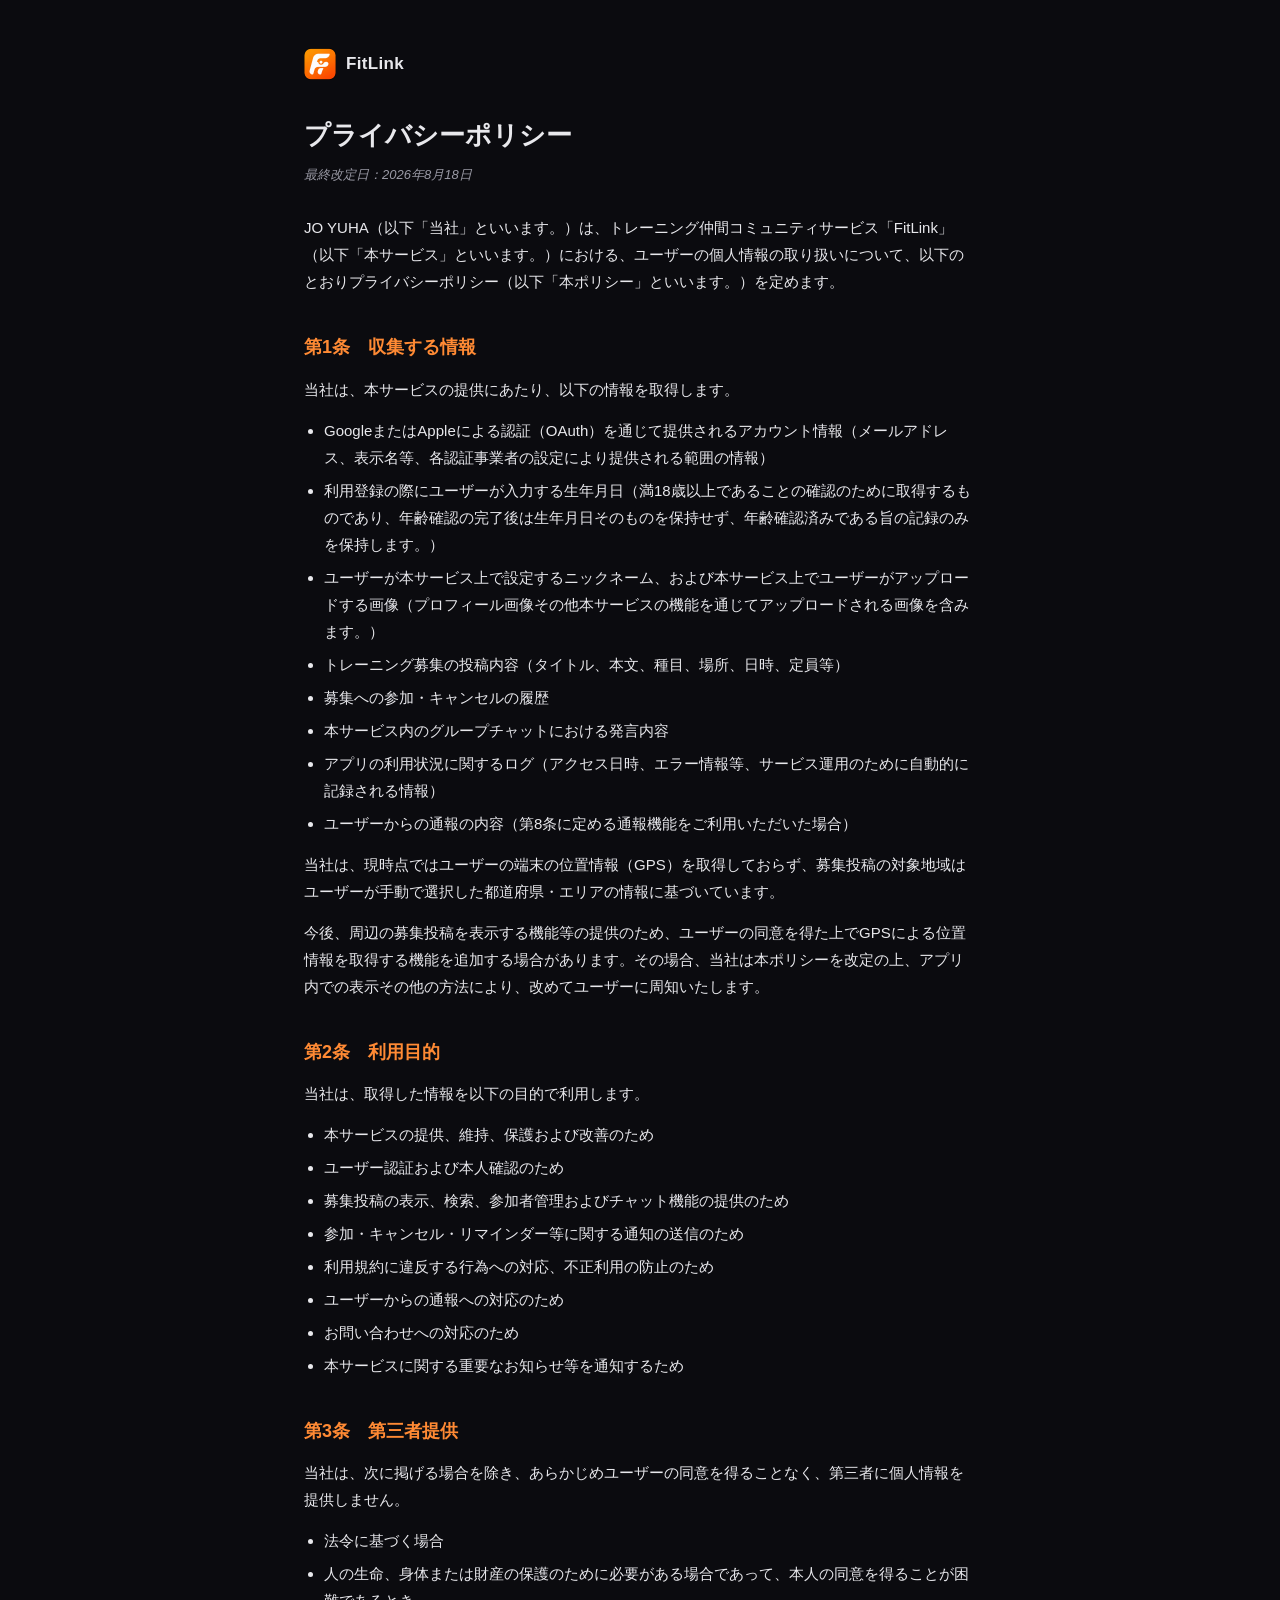
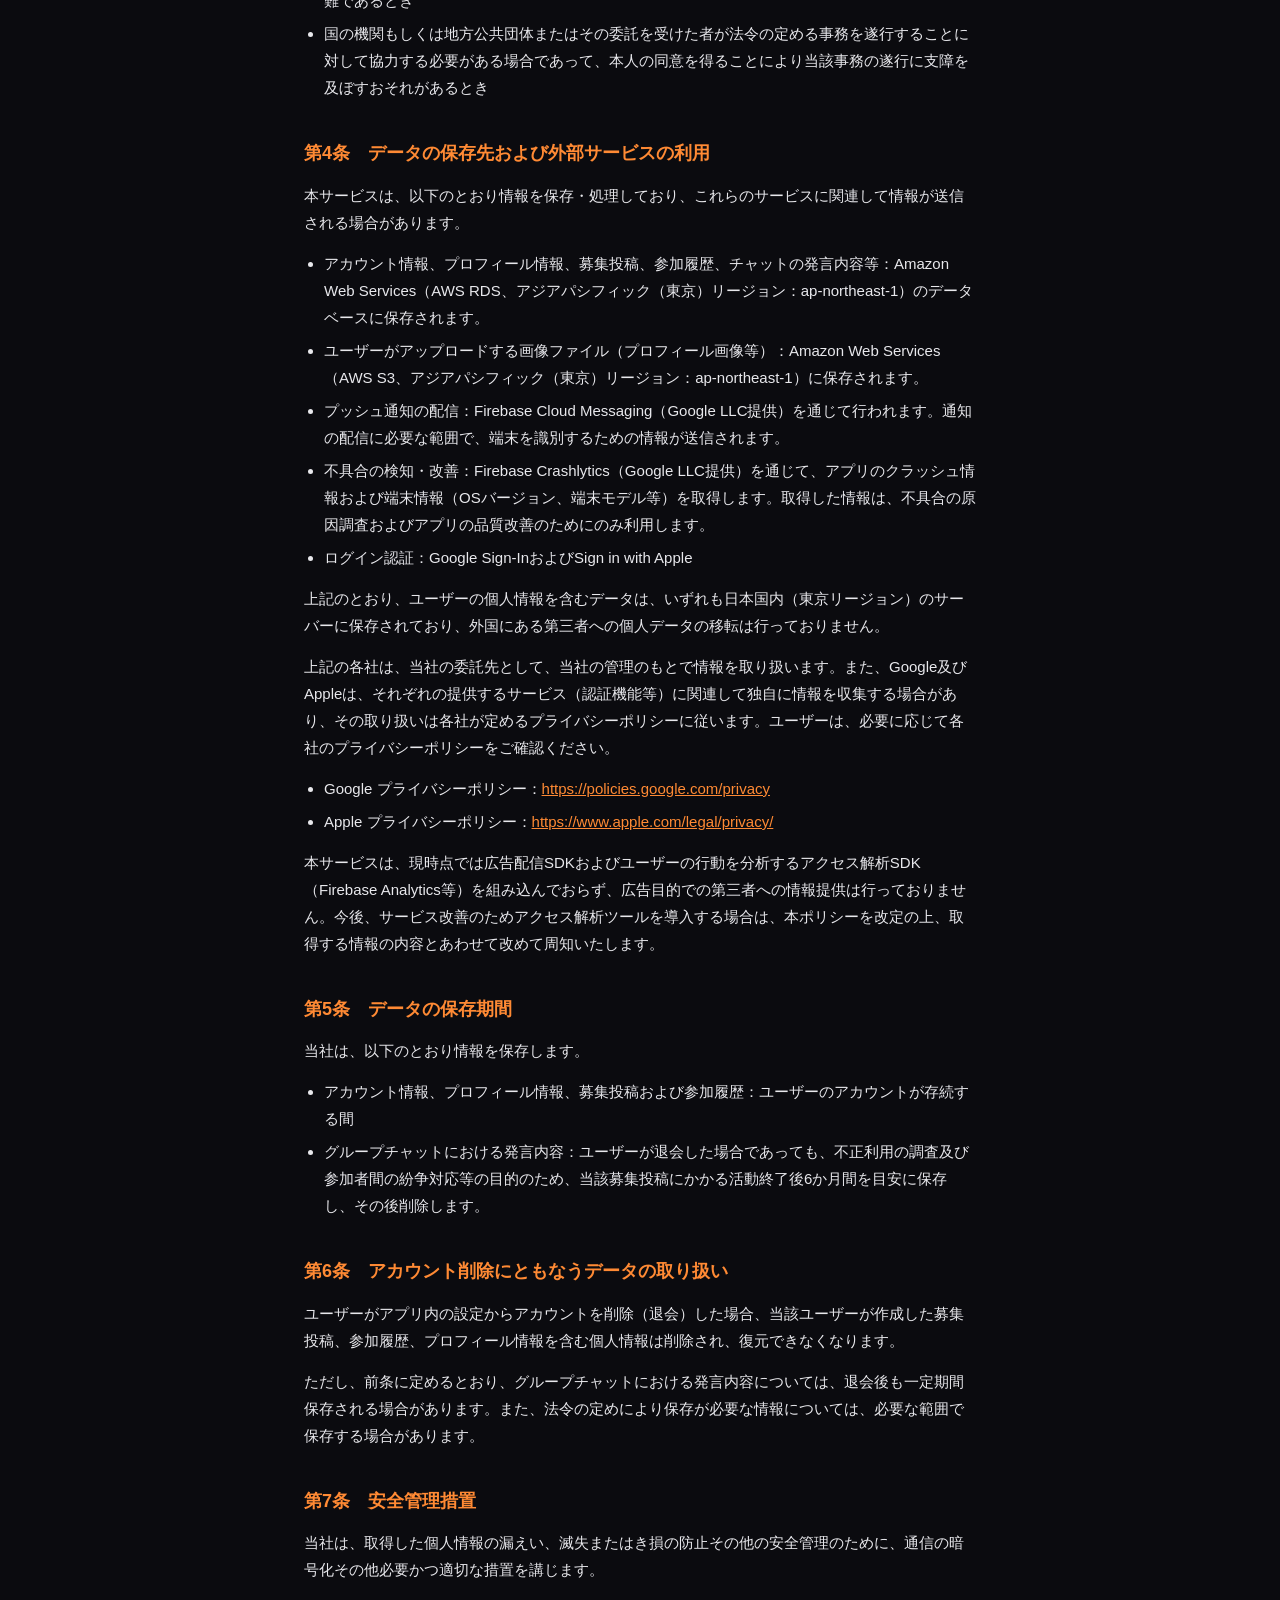
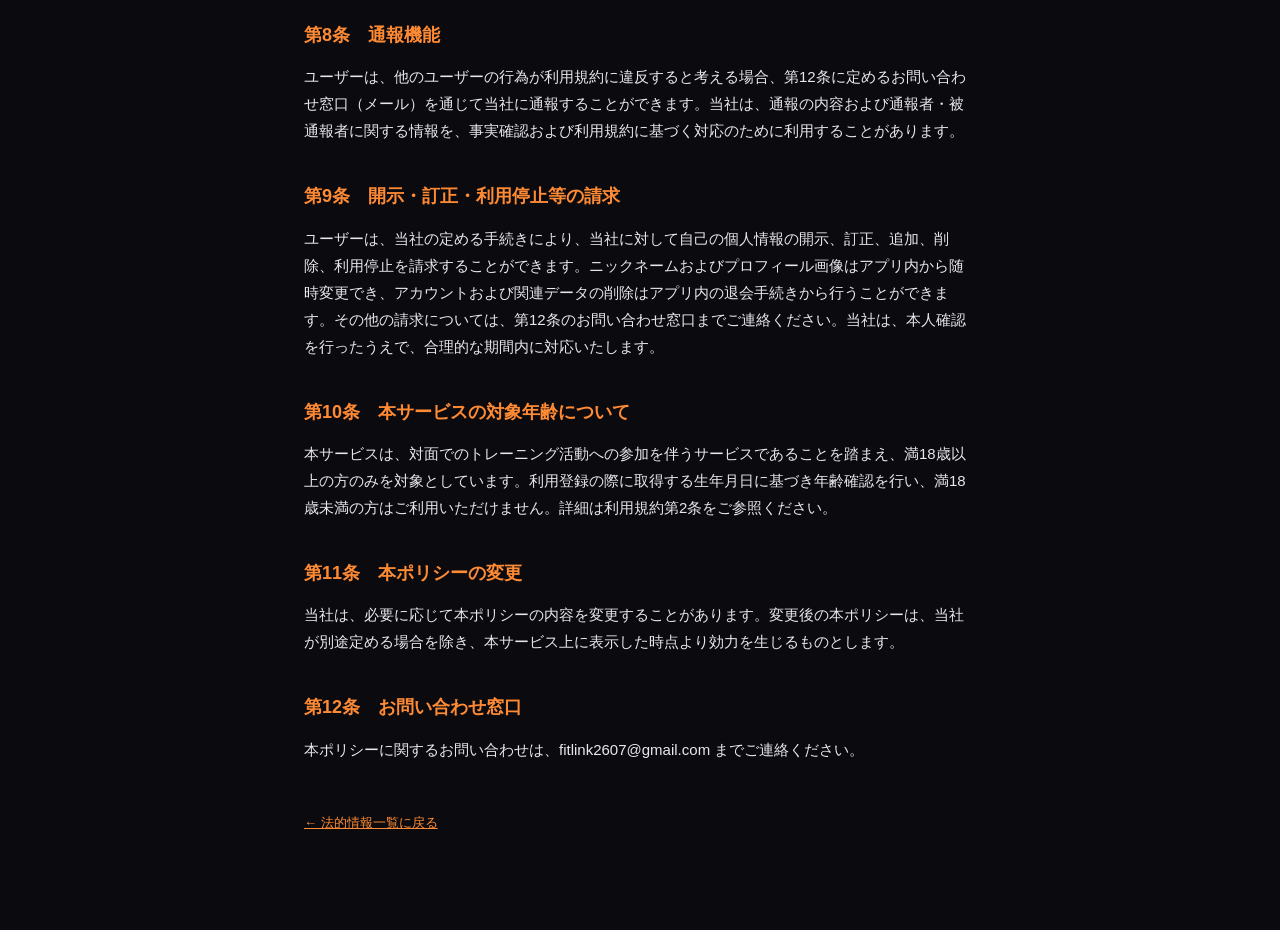
==== commit 9bc4a543: "Sync with fitmate legal source: profile-image scope + face-to-face safety disclaimer Picks up the wi" ====
--- a/privacy.html
+++ b/privacy.html
@@ -20,7 +20,7 @@
 <ul>
 <li>GoogleまたはAppleによる認証（OAuth）を通じて提供されるアカウント情報（メールアドレス、表示名等、各認証事業者の設定により提供される範囲の情報）</li>
 <li>利用登録の際にユーザーが入力する生年月日（満18歳以上であることの確認のために取得するものであり、年齢確認の完了後は生年月日そのものを保持せず、年齢確認済みである旨の記録のみを保持します。）</li>
-<li>ユーザーが本サービス上で設定するニックネームおよびプロフィール画像</li>
+<li>ユーザーが本サービス上で設定するニックネーム、および本サービス上でユーザーがアップロードする画像（プロフィール画像その他本サービスの機能を通じてアップロードされる画像を含みます。）</li>
 <li>トレーニング募集の投稿内容（タイトル、本文、種目、場所、日時、定員等）</li>
 <li>募集への参加・キャンセルの履歴</li>
 <li>本サービス内のグループチャットにおける発言内容</li>
@@ -52,7 +52,7 @@
 <p>本サービスは、以下のとおり情報を保存・処理しており、これらのサービスに関連して情報が送信される場合があります。</p>
 <ul>
 <li>アカウント情報、プロフィール情報、募集投稿、参加履歴、チャットの発言内容等：Amazon Web Services（AWS RDS、アジアパシフィック（東京）リージョン：ap-northeast-1）のデータベースに保存されます。</li>
-<li>プロフィール画像等のファイル：Amazon Web Services（AWS S3、アジアパシフィック（東京）リージョン：ap-northeast-1）に保存されます。</li>
+<li>ユーザーがアップロードする画像ファイル（プロフィール画像等）：Amazon Web Services（AWS S3、アジアパシフィック（東京）リージョン：ap-northeast-1）に保存されます。</li>
 <li>プッシュ通知の配信：Firebase Cloud Messaging（Google LLC提供）を通じて行われます。通知の配信に必要な範囲で、端末を識別するための情報が送信されます。</li>
 <li>不具合の検知・改善：Firebase Crashlytics（Google LLC提供）を通じて、アプリのクラッシュ情報および端末情報（OSバージョン、端末モデル等）を取得します。取得した情報は、不具合の原因調査およびアプリの品質改善のためにのみ利用します。</li>
 <li>ログイン認証：Google Sign-InおよびSign in with Apple</li>
@@ -78,7 +78,7 @@
 <h2>第8条　通報機能</h2>
 <p>ユーザーは、他のユーザーの行為が利用規約に違反すると考える場合、第12条に定めるお問い合わせ窓口（メール）を通じて当社に通報することができます。当社は、通報の内容および通報者・被通報者に関する情報を、事実確認および利用規約に基づく対応のために利用することがあります。</p>
 <h2>第9条　開示・訂正・利用停止等の請求</h2>
-<p>ユーザーは、当社の定める手続きにより、当社に対して自己の個人情報の開示、訂正、追加、削除、利用停止を請求することができます。ニックネームおよびプロフィール画像はアプリ内から随時変更でき、アカウントおよび関連データの削除はアプリ内の退会手続きから行うことができます。その他の請求については、第12条のお問い合わせ窓口までご連絡ください。</p>
+<p>ユーザーは、当社の定める手続きにより、当社に対して自己の個人情報の開示、訂正、追加、削除、利用停止を請求することができます。ニックネームおよびプロフィール画像はアプリ内から随時変更でき、アカウントおよび関連データの削除はアプリ内の退会手続きから行うことができます。その他の請求については、第12条のお問い合わせ窓口までご連絡ください。当社は、本人確認を行ったうえで、合理的な期間内に対応いたします。</p>
 <h2>第10条　本サービスの対象年齢について</h2>
 <p>本サービスは、対面でのトレーニング活動への参加を伴うサービスであることを踏まえ、満18歳以上の方のみを対象としています。利用登録の際に取得する生年月日に基づき年齢確認を行い、満18歳未満の方はご利用いただけません。詳細は利用規約第2条をご参照ください。</p>
 <h2>第11条　本ポリシーの変更</h2>
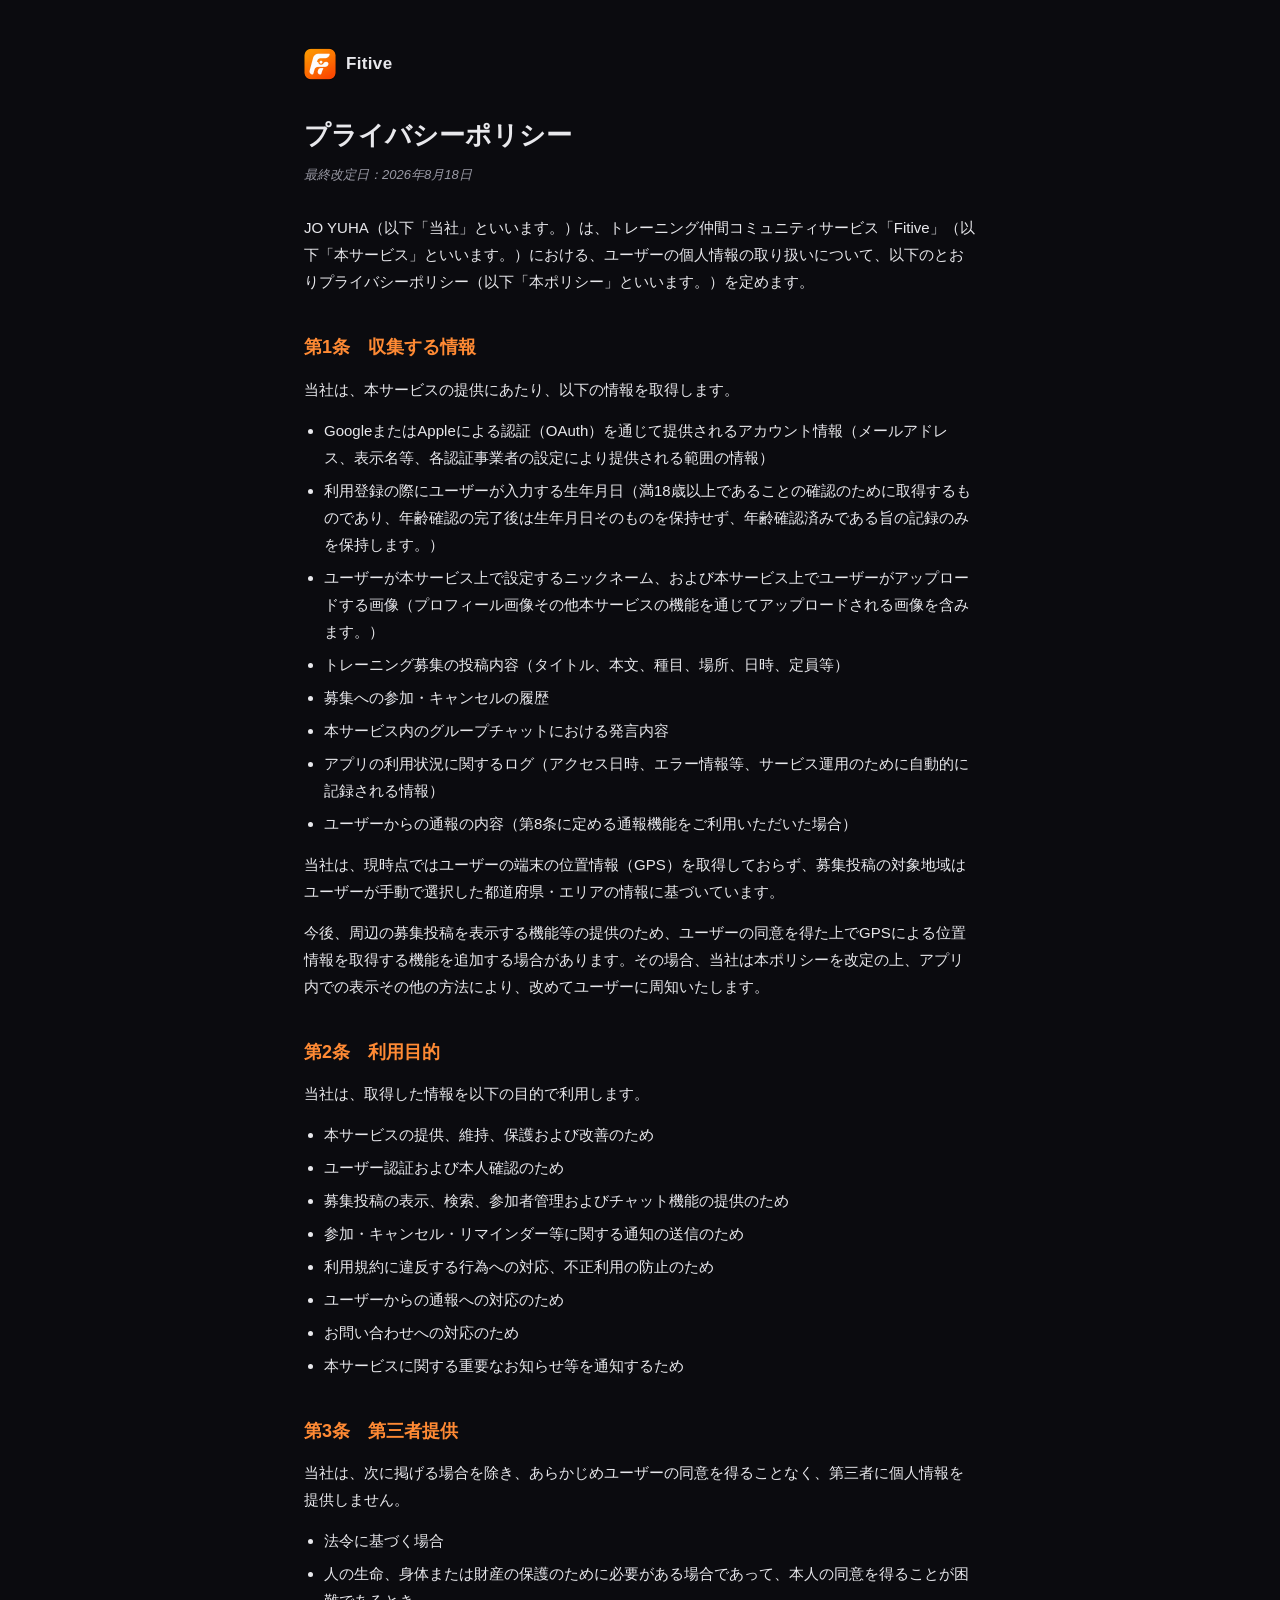
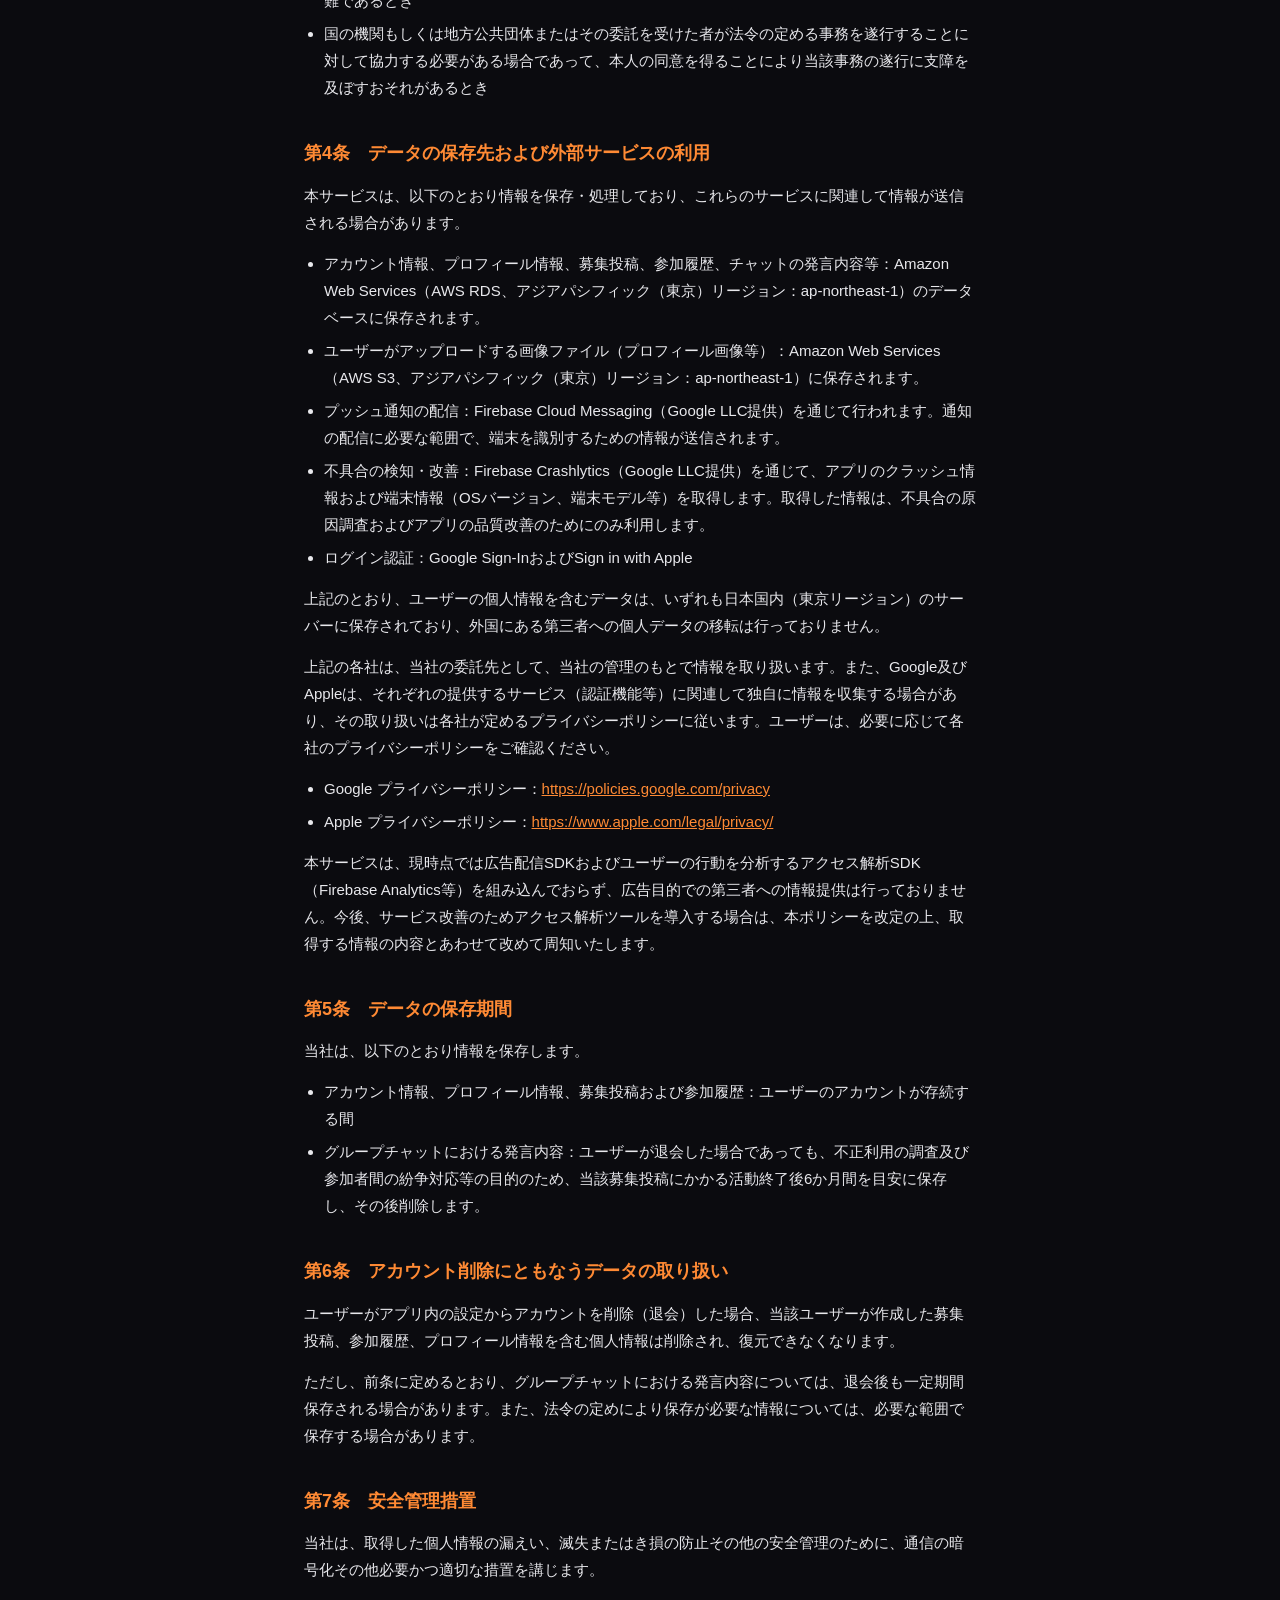
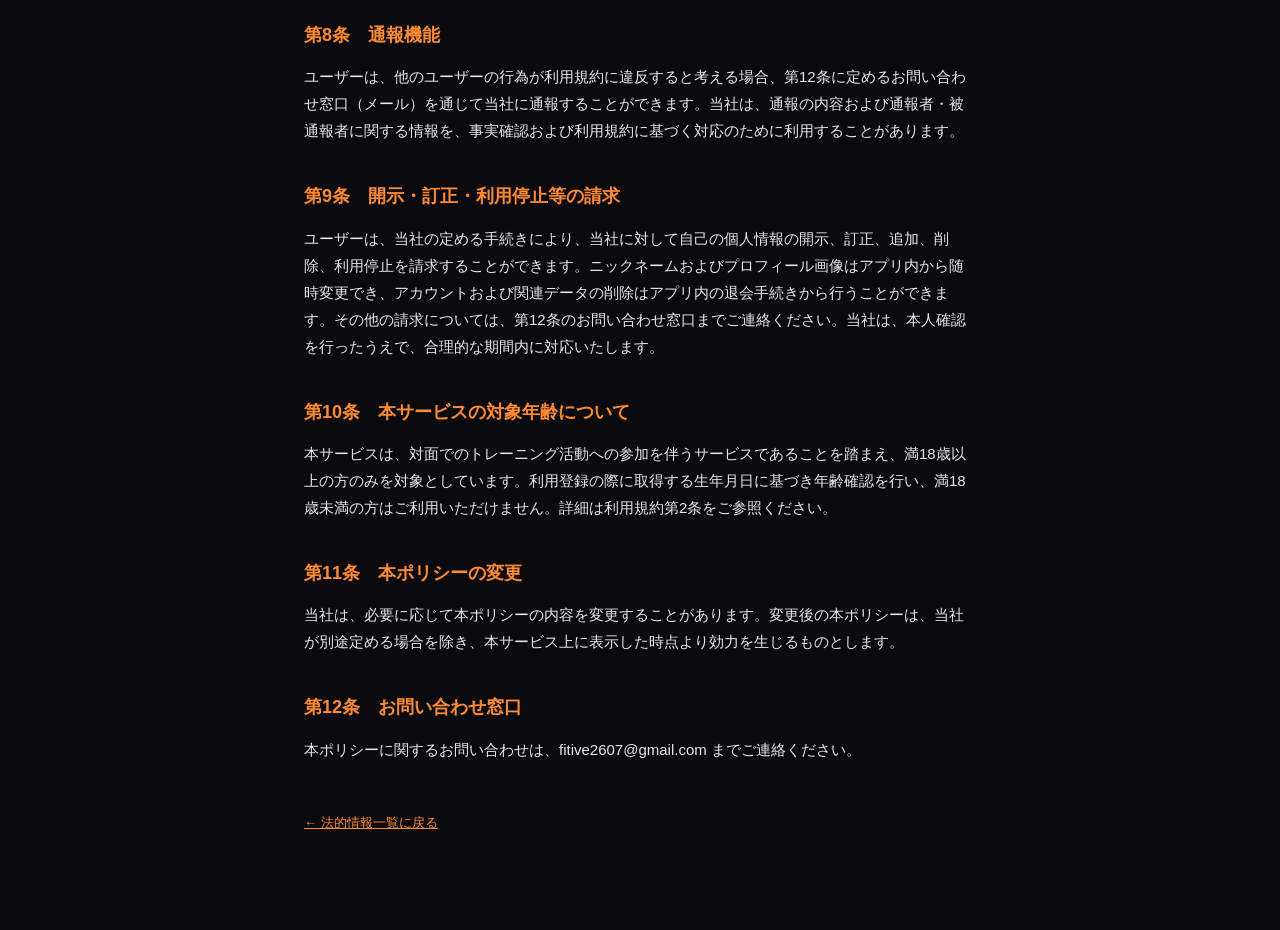
==== commit 40b442f0: "refactor : use Fitive instead of FitLink" ====
--- a/privacy.html
+++ b/privacy.html
@@ -3,18 +3,18 @@
 <head>
 <meta charset="utf-8">
 <meta name="viewport" content="width=device-width, initial-scale=1">
-<title>プライバシーポリシー - FitLink</title>
+<title>プライバシーポリシー - Fitive</title>
 <link rel="stylesheet" href="style.css">
 </head>
 <body>
 <div class="wrap">
   <header class="top">
-    <img class="logo" src="logo.png" alt="FitLink">
-    <div class="name">FitLink</div>
+    <img class="logo" src="logo.png" alt="Fitive">
+    <div class="name">Fitive</div>
   </header>
 <h1>プライバシーポリシー</h1>
 <p class="meta"><em>最終改定日：2026年8月18日</em></p>
-<p>JO YUHA（以下「当社」といいます。）は、トレーニング仲間コミュニティサービス「FitLink」（以下「本サービス」といいます。）における、ユーザーの個人情報の取り扱いについて、以下のとおりプライバシーポリシー（以下「本ポリシー」といいます。）を定めます。</p>
+<p>JO YUHA（以下「当社」といいます。）は、トレーニング仲間コミュニティサービス「Fitive」（以下「本サービス」といいます。）における、ユーザーの個人情報の取り扱いについて、以下のとおりプライバシーポリシー（以下「本ポリシー」といいます。）を定めます。</p>
 <h2>第1条　収集する情報</h2>
 <p>当社は、本サービスの提供にあたり、以下の情報を取得します。</p>
 <ul>
@@ -84,7 +84,7 @@
 <h2>第11条　本ポリシーの変更</h2>
 <p>当社は、必要に応じて本ポリシーの内容を変更することがあります。変更後の本ポリシーは、当社が別途定める場合を除き、本サービス上に表示した時点より効力を生じるものとします。</p>
 <h2>第12条　お問い合わせ窓口</h2>
-<p>本ポリシーに関するお問い合わせは、fitlink2607@gmail.com までご連絡ください。</p>
+<p>本ポリシーに関するお問い合わせは、fitive2607@gmail.com までご連絡ください。</p>
   <footer><a href="index.html">&larr; 法的情報一覧に戻る</a></footer>
 </div>
 </body>
